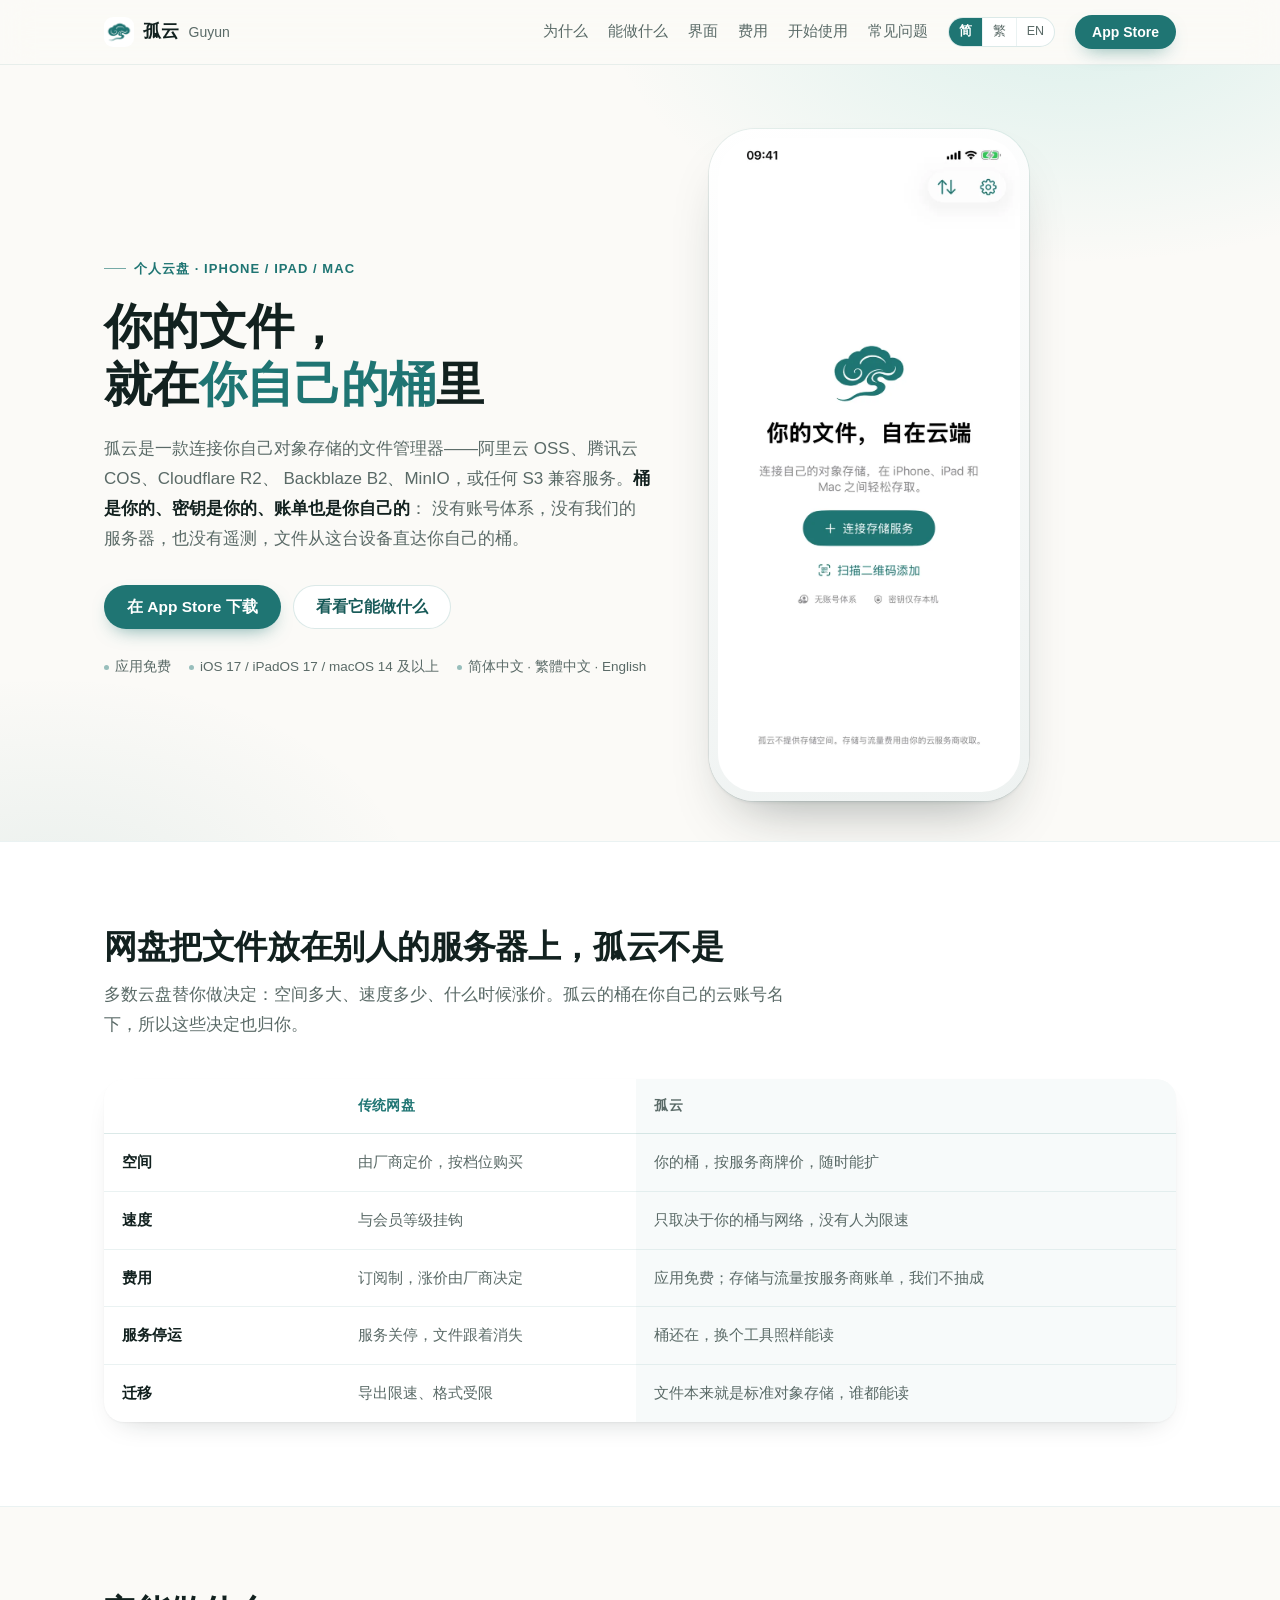
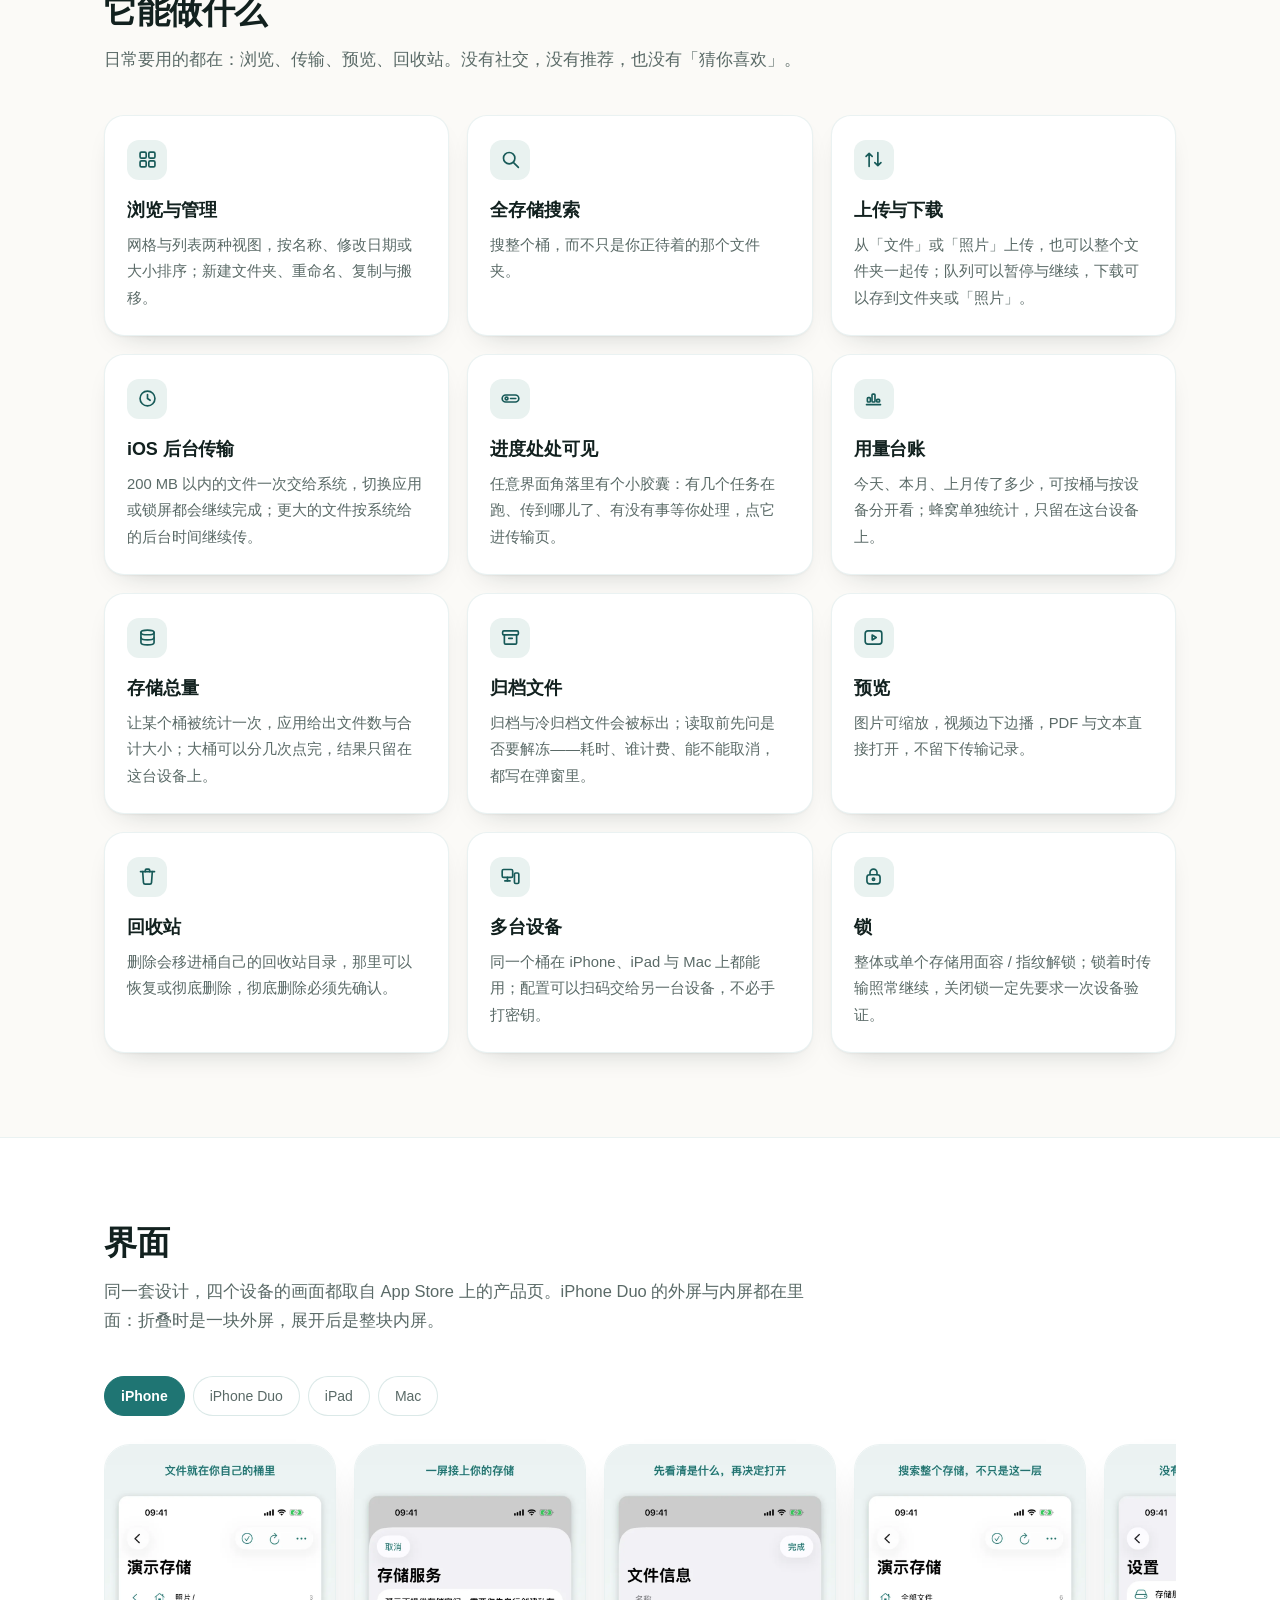
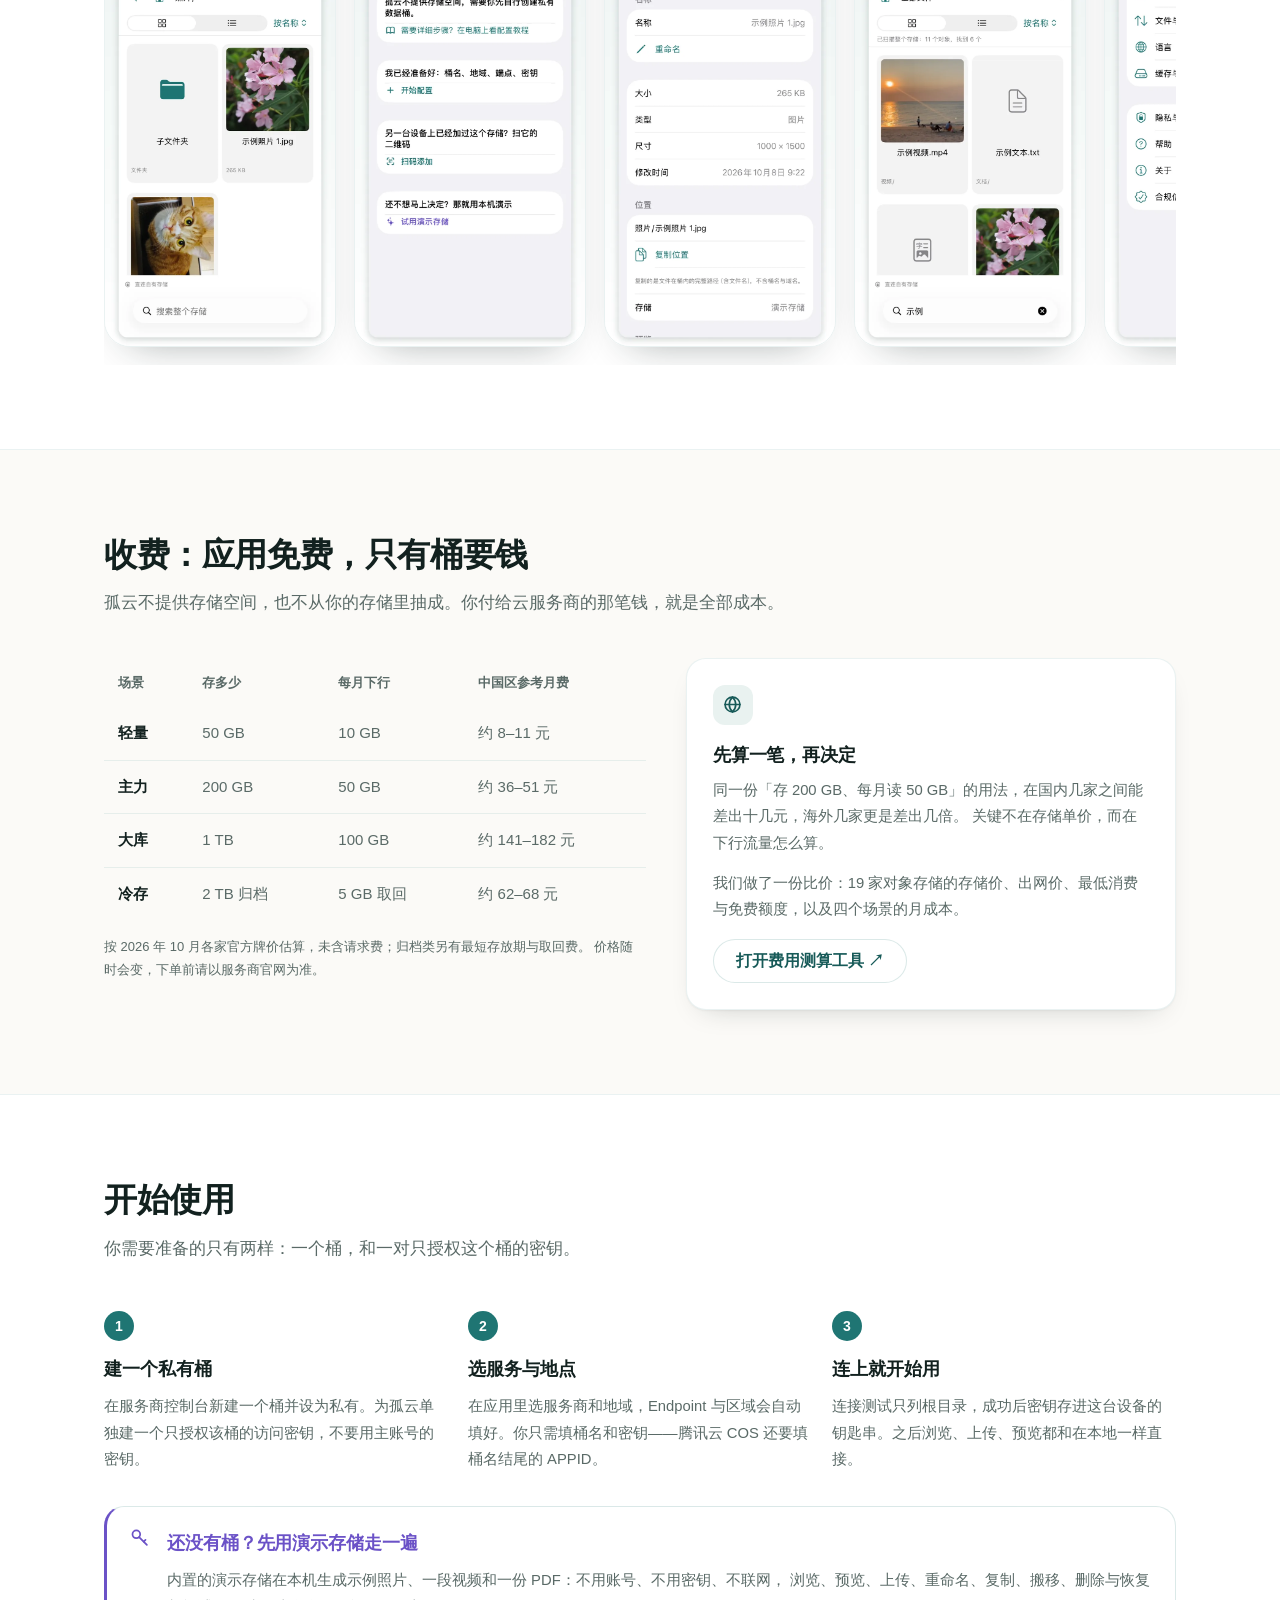
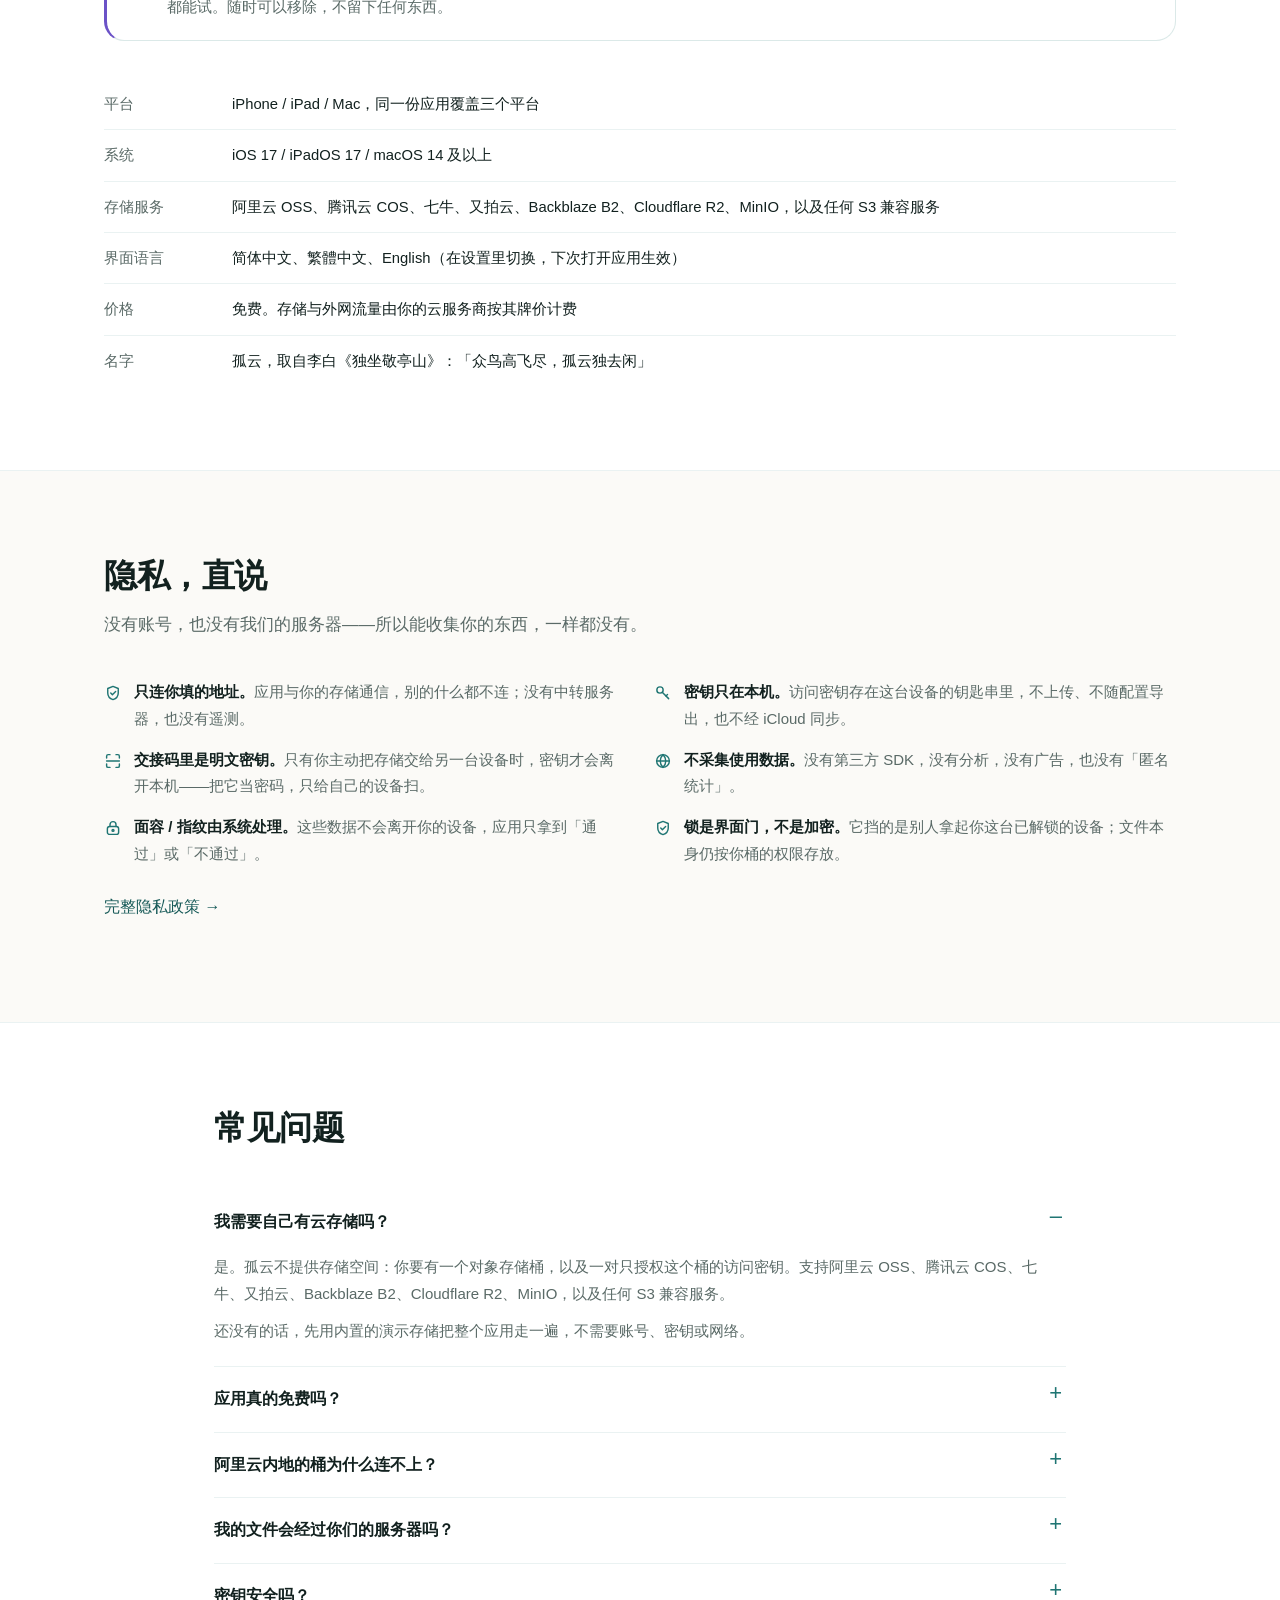
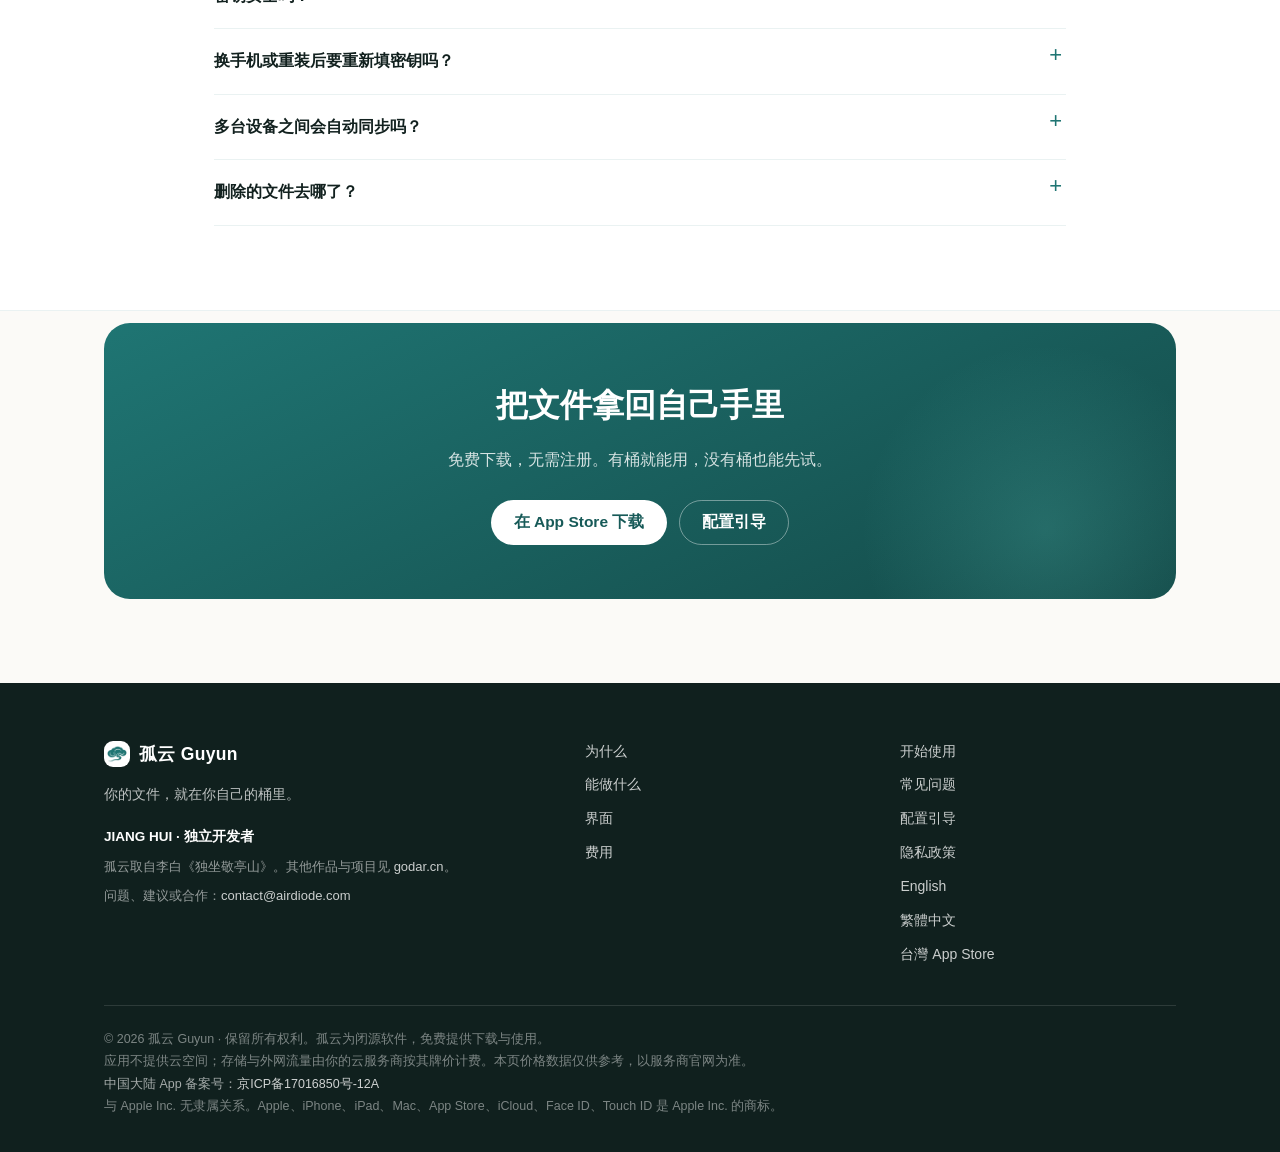
==== index.html @ 4912ea35 "site: 孤云官网（从 2026-11-02 的线上镜像恢复） - 中 / 繁 / 英三页 + 截图资源，原样恢复 - 把绝对地址从 jianghui1974.github.io 改到 airdio" ====
<!DOCTYPE html>
<html lang="zh-CN">
<head>
<meta charset="utf-8">
<meta name="viewport" content="width=device-width, initial-scale=1">
<title>孤云 Guyun — 你的文件，就在你自己的桶里</title>
<meta name="description" content="孤云是一款连接你自己对象存储的文件管理器：阿里云 OSS、腾讯云 COS、Cloudflare R2、Backblaze B2、MinIO 或任何 S3 兼容服务。没有账号、没有我们的服务器、没有遥测，密钥只留在本机。iPhone / iPad / Mac，应用免费。">
<meta name="theme-color" content="#fbfaf7">
<link rel="icon" href="assets/favicon.png">
<link rel="apple-touch-icon" href="assets/app-icon-180.png">
<link rel="stylesheet" href="styles.css">
<link rel="alternate" hreflang="zh-Hans" href="https://airdiode.github.io/Guyun/">
<link rel="alternate" hreflang="zh-Hant" href="https://airdiode.github.io/Guyun/tw/">
<link rel="alternate" hreflang="en" href="https://airdiode.github.io/Guyun/en/">
<meta property="og:type" content="website">
<meta property="og:title" content="孤云 Guyun — 你的文件，就在你自己的桶里">
<meta property="og:description" content="连接你自己对象存储的文件管理器。没有账号、没有我们的服务器、没有遥测。iPhone / iPad / Mac，应用免费。">
<meta property="og:image" content="https://airdiode.github.io/Guyun/assets/og.png">
<meta property="og:url" content="https://airdiode.github.io/Guyun/">
<meta name="twitter:card" content="summary_large_image">
</head>
<body>

<svg xmlns="http://www.w3.org/2000/svg" style="display:none" aria-hidden="true">
  <symbol id="i-grid" viewBox="0 0 24 24" fill="none" stroke="currentColor" stroke-width="1.9" stroke-linejoin="round"><rect x="3.5" y="3.5" width="7" height="7" rx="1.6"/><rect x="13.5" y="3.5" width="7" height="7" rx="1.6"/><rect x="3.5" y="13.5" width="7" height="7" rx="1.6"/><rect x="13.5" y="13.5" width="7" height="7" rx="1.6"/></symbol>
  <symbol id="i-search" viewBox="0 0 24 24" fill="none" stroke="currentColor" stroke-width="1.9" stroke-linecap="round"><circle cx="10.5" cy="10.5" r="6.5"/><path d="M15.5 15.5 21 21"/></symbol>
  <symbol id="i-transfer" viewBox="0 0 24 24" fill="none" stroke="currentColor" stroke-width="1.9" stroke-linecap="round" stroke-linejoin="round"><path d="M7 20V5m0 0L3.5 8.5M7 5l3.5 3.5"/><path d="M17 4v15m0 0 3.5-3.5M17 19l-3.5-3.5"/></symbol>
  <symbol id="i-clock" viewBox="0 0 24 24" fill="none" stroke="currentColor" stroke-width="1.9" stroke-linecap="round"><circle cx="12" cy="12" r="8.5"/><path d="M12 7.5V12l3 2"/></symbol>
  <symbol id="i-pill" viewBox="0 0 24 24" fill="none" stroke="currentColor" stroke-width="1.9" stroke-linecap="round"><rect x="2.5" y="8" width="19" height="8" rx="4"/><circle cx="7.5" cy="12" r="1.6"/><path d="M12 12h6"/></symbol>
  <symbol id="i-ledger" viewBox="0 0 24 24" fill="none" stroke="currentColor" stroke-width="1.9" stroke-linecap="round"><path d="M4 19h16"/><rect x="5" y="11" width="3.4" height="5" rx="1"/><rect x="10.3" y="7" width="3.4" height="9" rx="1"/><rect x="15.6" y="13" width="3.4" height="3" rx="1"/></symbol>
  <symbol id="i-bucket" viewBox="0 0 24 24" fill="none" stroke="currentColor" stroke-width="1.9" stroke-linecap="round"><ellipse cx="12" cy="6.2" rx="7.5" ry="2.7"/><path d="M4.5 6.2v11.6c0 1.5 3.4 2.7 7.5 2.7s7.5-1.2 7.5-2.7V6.2"/><path d="M4.5 12c0 1.5 3.4 2.7 7.5 2.7s7.5-1.2 7.5-2.7"/></symbol>
  <symbol id="i-archive" viewBox="0 0 24 24" fill="none" stroke="currentColor" stroke-width="1.9" stroke-linecap="round" stroke-linejoin="round"><rect x="3" y="4.5" width="18" height="4.5" rx="1.4"/><path d="M5 9v9.2c0 .7.6 1.3 1.3 1.3h11.4c.7 0 1.3-.6 1.3-1.3V9"/><path d="M10 13h4"/></symbol>
  <symbol id="i-play" viewBox="0 0 24 24" fill="none" stroke="currentColor" stroke-width="1.9" stroke-linejoin="round"><rect x="2.5" y="4.5" width="19" height="15" rx="3"/><path d="M10.5 9.2v5.6l4.6-2.8z"/></symbol>
  <symbol id="i-trash" viewBox="0 0 24 24" fill="none" stroke="currentColor" stroke-width="1.9" stroke-linecap="round"><path d="M4 6.5h16"/><path d="M9.5 6.5V4.8c0-.7.6-1.3 1.3-1.3h2.4c.7 0 1.3.6 1.3 1.3v1.7"/><path d="M6.5 6.5 7.4 19c.1 1 .9 1.7 1.9 1.7h5.4c1 0 1.8-.7 1.9-1.7l.9-12.5"/></symbol>
  <symbol id="i-devices" viewBox="0 0 24 24" fill="none" stroke="currentColor" stroke-width="1.9" stroke-linecap="round" stroke-linejoin="round"><rect x="2.5" y="4" width="12" height="9" rx="1.6"/><path d="M5.5 17h6"/><path d="M8.5 13v4"/><rect x="16.5" y="8" width="5" height="12" rx="1.4"/></symbol>
  <symbol id="i-lock" viewBox="0 0 24 24" fill="none" stroke="currentColor" stroke-width="1.9" stroke-linecap="round"><rect x="4.5" y="10" width="15" height="10.5" rx="3"/><path d="M8 10V7.5a4 4 0 0 1 8 0V10"/><circle cx="12" cy="15.2" r="1.3"/></symbol>
  <symbol id="i-scan" viewBox="0 0 24 24" fill="none" stroke="currentColor" stroke-width="1.9" stroke-linecap="round" stroke-linejoin="round"><path d="M3.5 8V5.5c0-1.1.9-2 2-2H8"/><path d="M16 3.5h2.5c1.1 0 2 .9 2 2V8"/><path d="M20.5 16v2.5c0 1.1-.9 2-2 2H16"/><path d="M8 20.5H5.5c-1.1 0-2-.9-2-2V16"/><path d="M3.5 12h17"/></symbol>
  <symbol id="i-shield" viewBox="0 0 24 24" fill="none" stroke="currentColor" stroke-width="1.9" stroke-linecap="round" stroke-linejoin="round"><path d="M12 3.2 5 6v6c0 4.2 2.9 7.5 7 8.8 4.1-1.3 7-4.6 7-8.8V6z"/><path d="m9 12 2.2 2.2L15.5 10"/></symbol>
  <symbol id="i-key" viewBox="0 0 24 24" fill="none" stroke="currentColor" stroke-width="1.9" stroke-linecap="round"><circle cx="8" cy="8" r="4.2"/><path d="m11 11 8.5 8.5"/><path d="m16 16 2-2"/></symbol>
  <symbol id="i-globe" viewBox="0 0 24 24" fill="none" stroke="currentColor" stroke-width="1.9" stroke-linecap="round"><circle cx="12" cy="12" r="8.5"/><path d="M3.5 12h17"/><path d="M12 3.5c2.4 2.3 3.7 5.3 3.7 8.5s-1.3 6.2-3.7 8.5c-2.4-2.3-3.7-5.3-3.7-8.5S9.6 5.8 12 3.5z"/></symbol>
</svg>

<a class="skip" href="#main">跳到主要内容</a>

<header class="site-header">
  <div class="wrap">
    <a class="brand" href="./">
      <img src="assets/app-icon.png" alt="孤云应用图标">
      孤云 <span style="font-weight:500;color:var(--muted);font-size:14px;letter-spacing:0">Guyun</span>
    </a>
    <nav>
      <a href="#why">为什么</a>
      <a href="#features">能做什么</a>
      <a href="#shots">界面</a>
      <a href="#cost">费用</a>
      <a href="#start">开始使用</a>
      <a href="#faq">常见问题</a>
      <span class="langs" role="group" aria-label="语言">
        <a href="./" hreflang="zh-Hans" aria-current="page">简</a>
        <a href="tw/" hreflang="zh-Hant">繁</a>
        <a href="en/" hreflang="en">EN</a>
      </span>
      <a class="btn btn-primary nav-cta" href="https://apps.apple.com/cn/app/id6809848348" style="padding:8px 16px;font-size:14px">App Store</a>
    </nav>
  </div>
</header>

<main id="main">

<div class="hero">
  <div class="wrap hero-grid">
    <div>
      <p class="eyebrow">个人云盘 · iPhone / iPad / Mac</p>
      <h1>你的文件，<br>就在<em>你自己的桶</em>里</h1>
      <p class="lede">
        孤云是一款连接你自己对象存储的文件管理器——阿里云 OSS、腾讯云 COS、Cloudflare R2、
        Backblaze B2、MinIO，或任何 S3 兼容服务。<strong>桶是你的、密钥是你的、账单也是你自己的</strong>：
        没有账号体系，没有我们的服务器，也没有遥测，文件从这台设备直达你自己的桶。
      </p>
      <div class="btn-row">
        <a class="btn btn-primary" href="https://apps.apple.com/cn/app/id6809848348">在 App Store 下载</a>
        <a class="btn btn-ghost" href="#features">看看它能做什么</a>
      </div>
      <div class="meta-line">
        <span>应用免费</span>
        <span>iOS 17 / iPadOS 17 / macOS 14 及以上</span>
        <span>简体中文 · 繁體中文 · English</span>
      </div>
    </div>
    <div>
      <figure class="phone" style="margin:0">
        <img src="assets/shots/zh/welcome.webp" width="750" height="1623"
             alt="孤云欢迎页：云纹标志、标语「我的文件，自在云端」，以及「连接存储服务」按钮">
      </figure>
    </div>
  </div>
</div>

<section id="why" class="section alt">
  <div class="wrap">
    <div class="section-head">
      <h2>网盘把文件放在别人的服务器上，孤云不是</h2>
      <p>多数云盘替你做决定：空间多大、速度多少、什么时候涨价。孤云的桶在你自己的云账号名下，所以这些决定也归你。</p>
    </div>
    <table class="compare">
      <thead>
        <tr><th scope="col"></th><th scope="col">传统网盘</th><th scope="col" class="col-us">孤云</th></tr>
      </thead>
      <tbody>
        <tr><th scope="row">空间</th><td data-label="传统网盘">由厂商定价，按档位购买</td><td class="col-us" data-label="孤云">你的桶，按服务商牌价，随时能扩</td></tr>
        <tr><th scope="row">速度</th><td data-label="传统网盘">与会员等级挂钩</td><td class="col-us" data-label="孤云">只取决于你的桶与网络，没有人为限速</td></tr>
        <tr><th scope="row">费用</th><td data-label="传统网盘">订阅制，涨价由厂商决定</td><td class="col-us" data-label="孤云">应用免费；存储与流量按服务商账单，我们不抽成</td></tr>
        <tr><th scope="row">服务停运</th><td data-label="传统网盘">服务关停，文件跟着消失</td><td class="col-us" data-label="孤云">桶还在，换个工具照样能读</td></tr>
        <tr><th scope="row">迁移</th><td data-label="传统网盘">导出限速、格式受限</td><td class="col-us" data-label="孤云">文件本来就是标准对象存储，谁都能读</td></tr>
      </tbody>
    </table>
  </div>
</section>

<section id="features" class="section">
  <div class="wrap">
    <div class="section-head">
      <h2>它能做什么</h2>
      <p>日常要用的都在：浏览、传输、预览、回收站。没有社交，没有推荐，也没有「猜你喜欢」。</p>
    </div>
    <div class="cards">
      <div class="card">
        <span class="ico"><svg><use href="#i-grid"/></svg></span>
        <h3>浏览与管理</h3>
        <p>网格与列表两种视图，按名称、修改日期或大小排序；新建文件夹、重命名、复制与搬移。</p>
      </div>
      <div class="card">
        <span class="ico"><svg><use href="#i-search"/></svg></span>
        <h3>全存储搜索</h3>
        <p>搜整个桶，而不只是你正待着的那个文件夹。</p>
      </div>
      <div class="card">
        <span class="ico"><svg><use href="#i-transfer"/></svg></span>
        <h3>上传与下载</h3>
        <p>从「文件」或「照片」上传，也可以整个文件夹一起传；队列可以暂停与继续，下载可以存到文件夹或「照片」。</p>
      </div>
      <div class="card">
        <span class="ico"><svg><use href="#i-clock"/></svg></span>
        <h3>iOS 后台传输</h3>
        <p>200 MB 以内的文件一次交给系统，切换应用或锁屏都会继续完成；更大的文件按系统给的后台时间继续传。</p>
      </div>
      <div class="card">
        <span class="ico"><svg><use href="#i-pill"/></svg></span>
        <h3>进度处处可见</h3>
        <p>任意界面角落里有个小胶囊：有几个任务在跑、传到哪儿了、有没有事等你处理，点它进传输页。</p>
      </div>
      <div class="card">
        <span class="ico"><svg><use href="#i-ledger"/></svg></span>
        <h3>用量台账</h3>
        <p>今天、本月、上月传了多少，可按桶与按设备分开看；蜂窝单独统计，只留在这台设备上。</p>
      </div>
      <div class="card">
        <span class="ico"><svg><use href="#i-bucket"/></svg></span>
        <h3>存储总量</h3>
        <p>让某个桶被统计一次，应用给出文件数与合计大小；大桶可以分几次点完，结果只留在这台设备上。</p>
      </div>
      <div class="card">
        <span class="ico"><svg><use href="#i-archive"/></svg></span>
        <h3>归档文件</h3>
        <p>归档与冷归档文件会被标出；读取前先问是否要解冻——耗时、谁计费、能不能取消，都写在弹窗里。</p>
      </div>
      <div class="card">
        <span class="ico"><svg><use href="#i-play"/></svg></span>
        <h3>预览</h3>
        <p>图片可缩放，视频边下边播，PDF 与文本直接打开，不留下传输记录。</p>
      </div>
      <div class="card">
        <span class="ico"><svg><use href="#i-trash"/></svg></span>
        <h3>回收站</h3>
        <p>删除会移进桶自己的回收站目录，那里可以恢复或彻底删除，彻底删除必须先确认。</p>
      </div>
      <div class="card">
        <span class="ico"><svg><use href="#i-devices"/></svg></span>
        <h3>多台设备</h3>
        <p>同一个桶在 iPhone、iPad 与 Mac 上都能用；配置可以扫码交给另一台设备，不必手打密钥。</p>
      </div>
      <div class="card">
        <span class="ico"><svg><use href="#i-lock"/></svg></span>
        <h3>锁</h3>
        <p>整体或单个存储用面容 / 指纹解锁；锁着时传输照常继续，关闭锁一定先要求一次设备验证。</p>
      </div>
    </div>
  </div>
</section>

<section id="shots" class="section alt">
  <div class="wrap">
    <div class="section-head">
      <h2>界面</h2>
      <p>同一套设计，四个设备的画面都取自 App Store 上的产品页。iPhone Duo 的外屏与内屏都在里面：折叠时是一块外屏，展开后是整块内屏。</p>
    </div>

    <div class="tabs" role="tablist" aria-label="选择设备">
      <button role="tab" id="tab-iphone" aria-selected="true" aria-controls="strip-iphone" data-device="iphone">iPhone</button>
      <button role="tab" id="tab-duo" aria-selected="false" aria-controls="strip-duo" data-device="duo">iPhone Duo</button>
      <button role="tab" id="tab-ipad" aria-selected="false" aria-controls="strip-ipad" data-device="ipad">iPad</button>
      <button role="tab" id="tab-mac" aria-selected="false" aria-controls="strip-mac" data-device="mac">Mac</button>
    </div>

    <div class="strip" id="strip-iphone" role="tabpanel" aria-labelledby="tab-iphone">
      <figure class="shot-phone"><img src="assets/shots/zh/iphone-1.webp" width="750" height="1631" loading="lazy" alt="网格视图"></figure>
      <figure class="shot-phone"><img src="assets/shots/zh/iphone-2.webp" width="750" height="1631" loading="lazy" alt="添加存储"></figure>
      <figure class="shot-phone"><img src="assets/shots/zh/iphone-3.webp" width="750" height="1631" loading="lazy" alt="文件信息页"></figure>
      <figure class="shot-phone"><img src="assets/shots/zh/iphone-4.webp" width="750" height="1631" loading="lazy" alt="全桶搜索"></figure>
      <figure class="shot-phone"><img src="assets/shots/zh/iphone-5.webp" width="750" height="1631" loading="lazy" alt="设置"></figure>
    </div>

    <div class="strip" id="strip-duo" role="tabpanel" aria-labelledby="tab-duo" hidden>
      <figure class="shot-phone"><img src="assets/shots/zh/duo-1.webp" width="750" height="1091" loading="lazy" alt="iPhone Duo 外屏：照片文件夹的网格"></figure>
      <figure class="shot-phone"><img src="assets/shots/zh/duo-2.webp" width="750" height="1091" loading="lazy" alt="iPhone Duo 外屏：添加存储"></figure>
      <figure class="shot-phone"><img src="assets/shots/zh/duo-3.webp" width="750" height="1066" loading="lazy" alt="iPhone Duo 内屏：文件信息"></figure>
      <figure class="shot-phone"><img src="assets/shots/zh/duo-4.webp" width="750" height="1066" loading="lazy" alt="iPhone Duo 内屏：设置"></figure>
    </div>

    <div class="strip" id="strip-ipad" role="tabpanel" aria-labelledby="tab-ipad" hidden>
      <figure class="shot-pad"><img src="assets/shots/zh/ipad-1.webp" width="900" height="1200" loading="lazy" alt="网格视图"></figure>
      <figure class="shot-pad"><img src="assets/shots/zh/ipad-2.webp" width="900" height="1200" loading="lazy" alt="添加存储"></figure>
      <figure class="shot-pad"><img src="assets/shots/zh/ipad-3.webp" width="900" height="1200" loading="lazy" alt="文件信息页"></figure>
      <figure class="shot-pad"><img src="assets/shots/zh/ipad-4.webp" width="900" height="1200" loading="lazy" alt="全桶搜索"></figure>
      <figure class="shot-pad"><img src="assets/shots/zh/ipad-5.webp" width="900" height="1200" loading="lazy" alt="设置"></figure>
    </div>

    <div class="strip" id="strip-mac" role="tabpanel" aria-labelledby="tab-mac" hidden>
      <figure class="shot-mac"><img src="assets/shots/zh/mac-1.webp" width="1200" height="750" loading="lazy" alt="网格视图"></figure>
      <figure class="shot-mac"><img src="assets/shots/zh/mac-2.webp" width="1200" height="750" loading="lazy" alt="添加存储"></figure>
      <figure class="shot-mac"><img src="assets/shots/zh/mac-3.webp" width="1200" height="750" loading="lazy" alt="文件信息页"></figure>
      <figure class="shot-mac"><img src="assets/shots/zh/mac-4.webp" width="1200" height="750" loading="lazy" alt="全桶搜索"></figure>
      <figure class="shot-mac"><img src="assets/shots/zh/mac-5.webp" width="1200" height="750" loading="lazy" alt="设置"></figure>
    </div>
  </div>
</section>

<section id="cost" class="section">
  <div class="wrap">
    <div class="section-head">
      <h2>收费：应用免费，只有桶要钱</h2>
      <p>孤云不提供存储空间，也不从你的存储里抽成。你付给云服务商的那笔钱，就是全部成本。</p>
    </div>

    <div class="price-grid">
      <div>
        <table class="price-table">
          <thead>
            <tr><th scope="col">场景</th><th scope="col">存多少</th><th scope="col">每月下行</th><th scope="col">中国区参考月费</th></tr>
          </thead>
          <tbody>
            <tr><th scope="row">轻量</th><td data-label="存多少">50 GB</td><td data-label="每月下行">10 GB</td><td data-label="参考月费">约 8–11 元</td></tr>
            <tr><th scope="row">主力</th><td data-label="存多少">200 GB</td><td data-label="每月下行">50 GB</td><td data-label="参考月费">约 36–51 元</td></tr>
            <tr><th scope="row">大库</th><td data-label="存多少">1 TB</td><td data-label="每月下行">100 GB</td><td data-label="参考月费">约 141–182 元</td></tr>
            <tr><th scope="row">冷存</th><td data-label="存多少">2 TB 归档</td><td data-label="每月下行">5 GB 取回</td><td data-label="参考月费">约 62–68 元</td></tr>
          </tbody>
        </table>
        <p class="note">
          按 2026 年 10 月各家官方牌价估算，未含请求费；归档类另有最短存放期与取回费。
          价格随时会变，下单前请以服务商官网为准。
        </p>
      </div>
      <div class="card" style="padding:26px">
        <span class="ico"><svg><use href="#i-globe"/></svg></span>
        <h3>先算一笔，再决定</h3>
        <p style="margin-bottom:14px">
          同一份「存 200 GB、每月读 50 GB」的用法，在国内几家之间能差出十几元，海外几家更是差出几倍。
          关键不在存储单价，而在下行流量怎么算。
        </p>
        <p style="margin-bottom:16px;font-size:14.8px;color:var(--muted)">
          我们做了一份比价：19 家对象存储的存储价、出网价、最低消费与免费额度，以及四个场景的月成本。
        </p>
        <a class="btn btn-ghost" href="https://www.godar.cn/products/guyun/setup/cost/" target="_blank" rel="noopener">打开费用测算工具 ↗</a>
      </div>
    </div>
  </div>
</section>

<section id="start" class="section alt">
  <div class="wrap">
    <div class="section-head">
      <h2>开始使用</h2>
      <p>你需要准备的只有两样：一个桶，和一对只授权这个桶的密钥。</p>
    </div>

    <div class="steps">
      <div class="step">
        <span class="num">1</span>
        <h3>建一个私有桶</h3>
        <p>在服务商控制台新建一个桶并设为私有。为孤云单独建一个只授权该桶的访问密钥，不要用主账号的密钥。</p>
      </div>
      <div class="step">
        <span class="num">2</span>
        <h3>选服务与地点</h3>
        <p>在应用里选服务商和地域，Endpoint 与区域会自动填好。你只需填桶名和密钥——腾讯云 COS 还要填桶名结尾的 APPID。</p>
      </div>
      <div class="step">
        <span class="num">3</span>
        <h3>连上就开始用</h3>
        <p>连接测试只列根目录，成功后密钥存进这台设备的钥匙串。之后浏览、上传、预览都和在本地一样直接。</p>
      </div>
    </div>

    <div class="callout">
      <span class="ico"><svg width="22" height="22"><use href="#i-key"/></svg></span>
      <div>
        <h3>还没有桶？先用演示存储走一遍</h3>
        <p>内置的演示存储在本机生成示例照片、一段视频和一份 PDF：不用账号、不用密钥、不联网，
        浏览、预览、上传、重命名、复制、搬移、删除与恢复都能试。随时可以移除，不留下任何东西。</p>
      </div>
    </div>

    <table class="spec">
      <tr><th>平台</th><td>iPhone / iPad / Mac，同一份应用覆盖三个平台</td></tr>
      <tr><th>系统</th><td>iOS 17 / iPadOS 17 / macOS 14 及以上</td></tr>
      <tr><th>存储服务</th><td>阿里云 OSS、腾讯云 COS、七牛、又拍云、Backblaze B2、Cloudflare R2、MinIO，以及任何 S3 兼容服务</td></tr>
      <tr><th>界面语言</th><td>简体中文、繁體中文、English（在设置里切换，下次打开应用生效）</td></tr>
      <tr><th>价格</th><td>免费。存储与外网流量由你的云服务商按其牌价计费</td></tr>
      <tr><th>名字</th><td>孤云，取自李白《独坐敬亭山》：「众鸟高飞尽，孤云独去闲」</td></tr>
    </table>
  </div>
</section>

<section id="privacy" class="section">
  <div class="wrap">
    <div class="section-head">
      <h2>隐私，直说</h2>
      <p>没有账号，也没有我们的服务器——所以能收集你的东西，一样都没有。</p>
    </div>
    <ul class="privacy-list">
      <li><svg><use href="#i-shield"/></svg><span><b>只连你填的地址。</b>应用与你的存储通信，别的什么都不连；没有中转服务器，也没有遥测。</span></li>
      <li><svg><use href="#i-key"/></svg><span><b>密钥只在本机。</b>访问密钥存在这台设备的钥匙串里，不上传、不随配置导出，也不经 iCloud 同步。</span></li>
      <li><svg><use href="#i-scan"/></svg><span><b>交接码里是明文密钥。</b>只有你主动把存储交给另一台设备时，密钥才会离开本机——把它当密码，只给自己的设备扫。</span></li>
      <li><svg><use href="#i-globe"/></svg><span><b>不采集使用数据。</b>没有第三方 SDK，没有分析，没有广告，也没有「匿名统计」。</span></li>
      <li><svg><use href="#i-lock"/></svg><span><b>面容 / 指纹由系统处理。</b>这些数据不会离开你的设备，应用只拿到「通过」或「不通过」。</span></li>
      <li><svg><use href="#i-shield"/></svg><span><b>锁是界面门，不是加密。</b>它挡的是别人拿起你这台已解锁的设备；文件本身仍按你桶的权限存放。</span></li>
    </ul>
    <p style="margin-top:26px"><a href="https://www.godar.cn/Guyun-privacy-policy.html" target="_blank" rel="noopener">完整隐私政策 →</a></p>
  </div>
</section>

<section id="faq" class="section alt">
  <div class="wrap faq" style="max-width:900px">
    <div class="section-head">
      <h2>常见问题</h2>
    </div>

    <details open>
      <summary>我需要自己有云存储吗？</summary>
      <div class="body">
        <p>是。孤云不提供存储空间：你要有一个对象存储桶，以及一对只授权这个桶的访问密钥。支持阿里云 OSS、腾讯云 COS、七牛、又拍云、Backblaze B2、Cloudflare R2、MinIO，以及任何 S3 兼容服务。</p>
        <p>还没有的话，先用内置的演示存储把整个应用走一遍，不需要账号、密钥或网络。</p>
      </div>
    </details>

    <details>
      <summary>应用真的免费吗？</summary>
      <div class="body">
        <p>是。没有订阅、没有内购、没有功能锁，也不从你的存储费用里抽成。你要付的只有云服务商那笔账单——存储与外网流量，按它公布的牌价。</p>
      </div>
    </details>

    <details>
      <summary>阿里云内地的桶为什么连不上？</summary>
      <div class="body">
        <p>这不是孤云的限制。2025-03-20 起新开通 OSS 的账号，用默认外网域名访问内地地域的桶，数据类接口（含上传、下载）一律被拒，返回 <code>PublicEndpointForbidden</code>；私有桶、不对外提供链接也不例外，判断依据是 OSS 开通时间而不是建桶时间。</p>
        <p>要留在内地地域，就给桶绑定一个已备案的自定义域名，并把它填在 Endpoint 里；或者改用香港 / 海外地域的桶，也可以用 MinIO 自建。</p>
      </div>
    </details>

    <details>
      <summary>我的文件会经过你们的服务器吗？</summary>
      <div class="body">
        <p>不会。没有账号体系，也没有我们的服务器：应用只与你填写的存储地址通信，文件从这台设备直达你自己的桶。</p>
      </div>
    </details>

    <details>
      <summary>密钥安全吗？</summary>
      <div class="body">
        <p>访问密钥只存在这台设备的钥匙串里，不上传、不随配置导出、也不经 iCloud 同步。</p>
        <p>唯一的例外是你主动交接：把存储交给另一台设备时，交接码里就是明文密钥，60 秒后失效、只能被领取一次、可随时取消。只给自己的设备扫，若可能被看到就到服务商处轮换密钥。</p>
      </div>
    </details>

    <details>
      <summary>换手机或重装后要重新填密钥吗？</summary>
      <div class="body">
        <p>要。密钥不随 iCloud 同步，这也是它不离开本机的代价。换设备时可以用「扫码添加」从旧设备把整份配置带过去，60 秒内有效；也可以重新填一次。</p>
      </div>
    </details>

    <details>
      <summary>多台设备之间会自动同步吗？</summary>
      <div class="body">
        <p>不会。孤云不是同步工具，也不是自动备份工具：它不会自己在后台启动传输，每一次上传与下载都由你发起、并且能看见结果。</p>
        <p>同一个桶可以在 iPhone、iPad 与 Mac 上同时连接，任意一台写入的变更，在别处刷新一下就能看到。</p>
      </div>
    </details>

    <details>
      <summary>删除的文件去哪了？</summary>
      <div class="body">
        <p>进桶自己的回收站目录，可以恢复或彻底删除；彻底删除必须二次确认。</p>
        <p>回收站就在你的桶里，所以它占的存储空间和你其他文件一样计费——清空它，账单才会降下来。</p>
      </div>
    </details>
  </div>
</section>

<section class="cta-section">
  <div class="wrap">
    <div class="cta">
      <h2>把文件拿回自己手里</h2>
      <p>免费下载，无需注册。有桶就能用，没有桶也能先试。</p>
      <div class="btn-row">
        <a class="btn btn-primary" href="https://apps.apple.com/cn/app/id6809848348">在 App Store 下载</a>
        <a class="btn btn-ghost" href="https://www.godar.cn/products/guyun/setup/" target="_blank" rel="noopener">配置引导</a>
      </div>
    </div>
  </div>
</section>

</main>

<footer class="site-footer">
  <div class="wrap">
    <div class="footer-grid">
      <div>
        <div class="brand">
          <img src="assets/app-icon.png" alt="">
          孤云 Guyun
        </div>
        <div>你的文件，就在你自己的桶里。</div>
        <div class="foot-about">
          <p class="foot-about-lead">JIANG HUI · 独立开发者</p>
          <p>孤云取自李白《独坐敬亭山》。其他作品与项目见
            <a href="https://www.godar.cn" target="_blank" rel="noopener">godar.cn</a>。</p>
          <p>问题、建议或合作：<a href="mailto:contact@airdiode.com">contact@airdiode.com</a></p>
        </div>
      </div>
      <nav aria-label="站内导航">
        <a href="#why">为什么</a>
        <a href="#features">能做什么</a>
        <a href="#shots">界面</a>
        <a href="#cost">费用</a>
      </nav>
      <nav aria-label="更多">
        <a href="#start">开始使用</a>
        <a href="#faq">常见问题</a>
        <a href="https://www.godar.cn/products/guyun/setup/" target="_blank" rel="noopener">配置引导</a>
        <a href="https://www.godar.cn/Guyun-privacy-policy.html" target="_blank" rel="noopener">隐私政策</a>
        <a href="en/" hreflang="en">English</a>
        <a href="tw/" hreflang="zh-Hant">繁體中文</a>
        <a href="https://apps.apple.com/tw/app/id6809848348" target="_blank" rel="noopener">台灣 App Store</a>
      </nav>
    </div>
    <p class="legal">
      © <span id="year">2026</span> 孤云 Guyun · 保留所有权利。孤云为闭源软件，免费提供下载与使用。<br>
      应用不提供云空间；存储与外网流量由你的云服务商按其牌价计费。本页价格数据仅供参考，以服务商官网为准。<br>
      <span class="filing">中国大陆 App 备案号：<a href="https://beian.miit.gov.cn" target="_blank" rel="noopener">京ICP备17016850号-12A</a></span><br>
      与 Apple Inc. 无隶属关系。Apple、iPhone、iPad、Mac、App Store、iCloud、Face ID、Touch ID 是 Apple Inc. 的商标。
    </p>
  </div>
</footer>

<dialog class="lightbox" id="lightbox" aria-label="放大查看截图">
  <button type="button" aria-label="关闭">×</button>
  <img alt="">
</dialog>

<script>
(function () {
  document.getElementById("year").textContent = new Date().getFullYear();

  // 设备切换
  var tabs = document.querySelectorAll(".tabs [role=tab]");
  Array.prototype.forEach.call(tabs, function (tab) {
    tab.addEventListener("click", function () {
      Array.prototype.forEach.call(tabs, function (t) {
        var on = t === tab;
        t.setAttribute("aria-selected", on ? "true" : "false");
        document.getElementById(t.getAttribute("aria-controls")).hidden = !on;
      });
    });
  });

  // 点击放大
  var dlg = document.getElementById("lightbox");
  var big = dlg.querySelector("img");
  if (dlg.showModal) {
    Array.prototype.forEach.call(document.querySelectorAll(".strip img, .phone img"), function (img) {
      img.addEventListener("click", function () {
        big.src = img.currentSrc || img.src;
        big.alt = img.alt;
        dlg.showModal();
      });
    });
    dlg.addEventListener("click", function (e) {
      if (e.target === dlg || e.target.tagName === "BUTTON") dlg.close();
    });
  }

})();
</script>

</body>
</html>
---- styles.css ----
/* 孤云 Guyun — 官网样式
   取自 App 的品牌色：青绿 #1F7573、演示紫 #6B52C7、暖白底 */

:root {
  --teal: #1f7573;
  --teal-deep: #175a58;
  --teal-soft: #e9f2f0;
  --mint: #f2f7f5;
  --demo: #6b52c7;
  --ink: #12211f;
  --muted: #5a6a67;
  --line: rgba(31, 117, 115, 0.16);
  --line-soft: rgba(31, 117, 115, 0.09);
  --bg: #fbfaf7;
  --card: #ffffff;
  --radius: 20px;
  --wrap: 1120px;
  --shadow: 0 1px 2px rgba(18, 33, 31, 0.04), 0 12px 30px -18px rgba(18, 33, 31, 0.28);
  --font: -apple-system, BlinkMacSystemFont, "SF Pro SC", "PingFang SC",
    "Hiragino Sans GB", "Microsoft YaHei", "Helvetica Neue", sans-serif;
}

* { box-sizing: border-box; }

html { scroll-behavior: smooth; scroll-padding-top: 84px; }

body {
  margin: 0;
  font-family: var(--font);
  color: var(--ink);
  background: var(--bg);
  line-height: 1.78;
  -webkit-font-smoothing: antialiased;
  text-rendering: optimizeLegibility;
}

a { color: var(--teal-deep); text-decoration: none; }
a:hover { text-decoration: underline; text-underline-offset: 3px; }

img { max-width: 100%; height: auto; }

.wrap { max-width: var(--wrap); margin: 0 auto; padding: 0 24px; }

.skip {
  position: absolute; left: -9999px; top: 0; z-index: 100;
  background: var(--teal); color: #fff; padding: 10px 16px; border-radius: 0 0 10px 0;
}
.skip:focus { left: 0; }

:focus-visible {
  outline: 2px solid var(--teal);
  outline-offset: 3px;
  border-radius: 6px;
}

/* ---------- header ---------- */

.site-header {
  position: sticky; top: 0; z-index: 60;
  background: rgba(251, 250, 247, 0.82);
  backdrop-filter: saturate(180%) blur(16px);
  -webkit-backdrop-filter: saturate(180%) blur(16px);
  border-bottom: 1px solid var(--line-soft);
}

.site-header .wrap {
  display: flex; align-items: center; gap: 12px; height: 64px;
}

.brand {
  display: flex; align-items: center; gap: 9px;
  font-weight: 700; font-size: 17.5px; letter-spacing: 0.3px;
  color: var(--ink);
}
.brand:hover { text-decoration: none; }
.brand img { width: 30px; height: 30px; border-radius: 9px; display: block; }

.site-header nav {
  margin-left: auto; display: flex; align-items: center; gap: 20px;
  font-size: 14.5px; color: var(--muted);
}
.site-header nav a { color: var(--muted); }
.site-header nav a:hover { color: var(--teal); text-decoration: none; }

/* Language switcher: one pill with three segments, the current one filled. Three separate pills
   read as three calls to action; a single control reads as "this page exists in three languages". */
.langs {
  display: inline-flex; align-items: center;
  border: 1px solid var(--line); border-radius: 999px;
  background: #fff; overflow: hidden;
}
.langs a {
  padding: 2px 10px; font-size: 12.5px; line-height: 1.9;
  color: var(--muted); white-space: nowrap;
}
.langs a + a { border-left: 1px solid var(--line-soft); }
.langs a:hover { color: var(--teal); text-decoration: none; background: var(--teal-soft); }
.langs a[aria-current="page"] { background: var(--teal); color: #fff; font-weight: 600; }
.langs a[aria-current="page"]:hover { background: var(--teal); color: #fff; }

.nav-cta { display: inline-flex; }
.site-header nav a.nav-cta { color: #fff; }
.site-header nav a.nav-cta:hover { color: #fff; }

/* ---------- buttons ---------- */

.btn {
  display: inline-flex; align-items: center; justify-content: center; gap: 8px;
  padding: 12px 22px; border-radius: 999px;
  font-size: 15.5px; font-weight: 600; line-height: 1.2;
  border: 1px solid transparent; cursor: pointer;
  transition: transform 0.15s ease, box-shadow 0.15s ease, background 0.15s ease;
}
.btn:hover { text-decoration: none; transform: translateY(-1px); }
.btn-primary {
  background: var(--teal); color: #fff;
  box-shadow: 0 8px 20px -10px rgba(31, 117, 115, 0.75);
}
.btn-primary:hover { background: var(--teal-deep); }
.btn-ghost {
  background: #fff; color: var(--teal-deep); border-color: var(--line);
}
.btn-ghost:hover { border-color: var(--teal); }
.btn small { font-weight: 500; opacity: 0.85; }

/* ---------- hero ---------- */

.hero {
  position: relative; overflow: hidden;
  padding: 64px 0 40px;
  background:
    radial-gradient(760px 420px at 84% -8%, rgba(92, 199, 189, 0.20), transparent 62%),
    radial-gradient(620px 380px at 4% 108%, rgba(31, 117, 115, 0.08), transparent 60%);
}

.hero-grid {
  display: grid; grid-template-columns: 1.08fr 0.92fr;
  gap: 56px; align-items: center;
}

.eyebrow {
  display: inline-flex; align-items: center; gap: 8px;
  font-size: 13px; letter-spacing: 0.08em; text-transform: uppercase;
  color: var(--teal); font-weight: 600; margin: 0 0 18px;
}
.eyebrow::before {
  content: ""; width: 22px; height: 1px; background: var(--teal); opacity: 0.6;
}

.hero h1 {
  font-size: clamp(31px, 4.4vw, 48px);
  line-height: 1.2; letter-spacing: -0.6px;
  margin: 0 0 20px; color: var(--ink); font-weight: 700;
}
.hero h1 em { font-style: normal; color: var(--teal); }

.hero .lede {
  font-size: 17px; color: var(--muted); margin: 0 0 30px; max-width: 33em;
}
.hero .lede strong { color: var(--ink); font-weight: 600; }

.btn-row { display: flex; flex-wrap: wrap; gap: 12px; align-items: center; }

.meta-line {
  display: flex; flex-wrap: wrap; gap: 8px 18px;
  margin-top: 26px; font-size: 13.5px; color: var(--muted);
}
.meta-line span { display: inline-flex; align-items: center; gap: 6px; }
.meta-line span::before {
  content: ""; width: 5px; height: 5px; border-radius: 50%;
  background: var(--teal); opacity: 0.45;
}

/* phone frame */
.phone {
  position: relative; margin: 0 auto;
  width: min(100%, 320px);
  border-radius: 46px;
  padding: 9px;
  background: linear-gradient(160deg, #ffffff, #eef2f1);
  box-shadow:
    0 2px 3px rgba(18, 33, 31, 0.06),
    0 30px 60px -30px rgba(18, 33, 31, 0.42),
    0 0 0 1px rgba(31, 117, 115, 0.08);
}
.phone img { display: block; width: 100%; border-radius: 38px; }

/* ---------- sections ---------- */

.section { padding: 84px 0; }
.section.tight { padding: 60px 0; }
.section.alt { background: #fff; border-top: 1px solid var(--line-soft); border-bottom: 1px solid var(--line-soft); }

.section-head { max-width: 44em; margin-bottom: 40px; }
.section-head h2 {
  font-size: clamp(24px, 2.8vw, 33px); line-height: 1.3; letter-spacing: -0.4px;
  margin: 0 0 12px;
}
.section-head p { margin: 0; color: var(--muted); font-size: 16.5px; }

h3 { font-size: 18px; margin: 0 0 8px; letter-spacing: -0.1px; }

/* ---------- cards ---------- */

.cards {
  display: grid; grid-template-columns: repeat(3, 1fr); gap: 18px;
}
.cards.two { grid-template-columns: repeat(2, 1fr); }

.card {
  background: var(--card); border: 1px solid var(--line-soft);
  border-radius: var(--radius); padding: 24px 22px;
  box-shadow: var(--shadow);
}
.card h3 { margin-bottom: 6px; }
.card p { margin: 0; color: var(--muted); font-size: 14.8px; }
.card .ico {
  display: inline-flex; align-items: center; justify-content: center;
  width: 40px; height: 40px; border-radius: 12px;
  background: var(--teal-soft); color: var(--teal-deep);
  margin-bottom: 14px;
}
.card .ico svg { width: 21px; height: 21px; }
.card.demo .ico { background: #efeafb; color: var(--demo); }

/* ---------- compare ---------- */

.compare {
  width: 100%; border-collapse: collapse; font-size: 15px;
  background: #fff; border-radius: var(--radius); overflow: hidden;
  box-shadow: var(--shadow);
}
.compare th, .compare td { padding: 15px 18px; text-align: left; vertical-align: top; }
.compare thead th {
  font-size: 13.5px; letter-spacing: 0.02em; color: var(--muted);
  font-weight: 600; border-bottom: 1px solid var(--line);
}
.compare thead th:nth-child(2) { color: var(--teal); }
.compare tbody tr + tr th, .compare tbody tr + tr td { border-top: 1px solid var(--line-soft); }
.compare tbody th { font-weight: 600; width: 22%; color: var(--ink); }
.compare td { color: var(--muted); }
.compare .col-us { background: rgba(31, 117, 115, 0.035); }

/* ---------- gallery ---------- */

.tabs { display: flex; flex-wrap: wrap; gap: 8px; margin-bottom: 22px; }
.tabs button {
  font: inherit; font-size: 14px; padding: 7px 16px; border-radius: 999px;
  border: 1px solid var(--line); background: #fff; color: var(--muted);
  cursor: pointer;
}
.tabs button[aria-selected="true"] {
  background: var(--teal); border-color: var(--teal); color: #fff; font-weight: 600;
}

.strip {
  display: flex; gap: 18px; overflow-x: auto; padding: 6px 2px 18px;
  scroll-snap-type: x mandatory; scrollbar-width: thin;
}
.strip figure {
  flex: 0 0 auto; margin: 0; scroll-snap-align: start;
  text-align: center;
}
.strip img {
  display: block; border-radius: 26px; cursor: zoom-in;
  border: 1px solid var(--line-soft);
  box-shadow: 0 18px 40px -26px rgba(18, 33, 31, 0.45);
  transition: transform 0.2s ease;
}
.strip img:hover { transform: translateY(-3px); }
.strip .shot-phone img { width: 232px; }
.strip .shot-pad img { width: 330px; }
.strip .shot-mac img { width: 620px; border-radius: 14px; }
.strip figcaption { font-size: 13px; color: var(--muted); margin-top: 10px; }
.strip[hidden] { display: none; }

/* ---------- price ---------- */

.price-grid { display: grid; grid-template-columns: 1.05fr 0.95fr; gap: 40px; align-items: start; }

.price-table { width: 100%; border-collapse: collapse; font-size: 15px; }
.price-table th, .price-table td { padding: 13px 14px; text-align: left; border-bottom: 1px solid var(--line-soft); }
.price-table thead th { font-size: 13px; color: var(--muted); font-weight: 600; }
.price-table td:first-child { color: var(--ink); font-weight: 500; }
.price-table td { color: var(--muted); }
.price-table tr:last-child td, .price-table tr:last-child th { border-bottom: 0; }

.note {
  font-size: 13px; color: var(--muted); margin-top: 14px;
}

/* ---------- steps ---------- */

.steps { display: grid; grid-template-columns: repeat(3, 1fr); gap: 20px; counter-reset: step; }
.step { position: relative; padding-top: 8px; }
.step .num {
  display: inline-flex; align-items: center; justify-content: center;
  width: 30px; height: 30px; border-radius: 50%;
  background: var(--teal); color: #fff; font-size: 14px; font-weight: 600;
  margin-bottom: 12px;
}
.step p { margin: 0; color: var(--muted); font-size: 14.8px; }

.callout {
  display: flex; gap: 16px; align-items: flex-start;
  margin-top: 34px; padding: 20px 22px;
  background: #fff; border: 1px solid var(--line); border-radius: var(--radius);
  border-left: 3px solid var(--demo);
}
.callout .ico { color: var(--demo); flex: 0 0 auto; }
.callout h3 { color: var(--demo); }
.callout p { margin: 0; color: var(--muted); font-size: 14.8px; }

.spec { width: 100%; border-collapse: collapse; margin-top: 38px; font-size: 14.8px; }
.spec th, .spec td { padding: 12px 0; border-bottom: 1px solid var(--line-soft); vertical-align: top; text-align: left; }
.spec th { width: 128px; color: var(--muted); font-weight: 500; }
.spec tr:last-child th, .spec tr:last-child td { border-bottom: 0; }

/* ---------- privacy ---------- */

.privacy-list { list-style: none; margin: 0; padding: 0; display: grid; grid-template-columns: repeat(2, 1fr); gap: 14px 28px; }
.privacy-list li { display: flex; gap: 12px; font-size: 15px; color: var(--muted); }
.privacy-list li svg { flex: 0 0 auto; width: 18px; height: 18px; margin-top: 5px; color: var(--teal); }
.privacy-list li b { color: var(--ink); font-weight: 600; }

/* ---------- faq ---------- */

.faq details {
  border-bottom: 1px solid var(--line-soft);
}
.faq details[open] { padding-bottom: 6px; }
.faq summary {
  cursor: pointer; list-style: none; padding: 18px 34px 18px 0; position: relative;
  font-weight: 600; font-size: 16px;
}
.faq summary::-webkit-details-marker { display: none; }
.faq summary::after {
  content: "+"; position: absolute; right: 4px; top: 15px;
  font-size: 22px; font-weight: 400; color: var(--teal); line-height: 1;
}
.faq details[open] summary::after { content: "–"; }
.faq .body { padding: 0 0 16px; color: var(--muted); font-size: 15px; }
.faq .body p { margin: 0 0 10px; }
.faq .body p:last-child { margin-bottom: 0; }

/* ---------- cta ---------- */

.cta-section { padding: 12px 0 84px; }
.cta {
  position: relative; overflow: hidden;
  background: linear-gradient(155deg, #1f7573, #144b49);
  color: #fff; border-radius: 26px; padding: 54px 44px; text-align: center;
}
.cta::after {
  content: ""; position: absolute; inset: auto -80px -140px auto;
  width: 420px; height: 420px; border-radius: 50%;
  background: radial-gradient(circle, rgba(92, 199, 189, 0.22), transparent 62%);
}
.cta h2 { font-size: clamp(24px, 3vw, 32px); margin: 0 0 12px; color: #fff; }
.cta p { margin: 0 auto 26px; color: rgba(255, 255, 255, 0.82); max-width: 34em; }
.cta .btn-row { justify-content: center; position: relative; z-index: 1; }
.cta .btn-primary { background: #fff; color: var(--teal-deep); box-shadow: none; }
.cta .btn-primary:hover { background: #eef6f4; }
.cta .btn-ghost { background: transparent; color: #fff; border-color: rgba(255, 255, 255, 0.4); }
.cta .btn-ghost:hover { border-color: #fff; }

/* ---------- footer ---------- */

.site-footer {
  background: #10201e; color: rgba(255, 255, 255, 0.72);
  padding: 56px 0 34px; font-size: 14px;
}
.footer-grid { display: grid; grid-template-columns: 1.6fr 1fr 1fr; gap: 40px; }
.site-footer .brand { color: #fff; margin-bottom: 12px; }
.site-footer .brand img { width: 26px; height: 26px; }
.site-footer a { color: rgba(255, 255, 255, 0.78); }
.site-footer a:hover { color: #fff; }
.site-footer nav { display: flex; flex-direction: column; gap: 9px; }
.foot-about { margin-top: 18px; }
.foot-about p { margin: 0 0 6px; color: rgba(255, 255, 255, 0.55); font-size: 13px; }
.foot-about-lead { color: #fff !important; font-weight: 600; font-size: 13.5px !important; }

.legal {
  margin: 38px 0 0; padding-top: 22px; border-top: 1px solid rgba(255, 255, 255, 0.12);
  font-size: 12.5px; color: rgba(255, 255, 255, 0.45); line-height: 1.8;
}
.legal a { color: rgba(255, 255, 255, 0.6); }
/* The app filing number is a legal notice rather than fine print, so it sits a step brighter than
   the rest of the legal block. It is the app's filing, not a filing for this github.io site. */
.legal .filing { color: rgba(255, 255, 255, 0.62); }
.legal .filing a { color: rgba(255, 255, 255, 0.8); }

/* ---------- lightbox ---------- */

dialog.lightbox {
  border: 0; padding: 0; background: transparent; max-width: 100vw; max-height: 100vh;
  width: 100%; height: 100%;
}
dialog.lightbox::backdrop { background: rgba(9, 20, 18, 0.86); }
dialog.lightbox img {
  position: absolute; inset: 0; margin: auto; max-width: 92vw; max-height: 92vh;
  width: auto; border-radius: 18px;
}
dialog.lightbox button {
  position: absolute; top: 18px; right: 20px; z-index: 2;
  width: 40px; height: 40px; border-radius: 50%; border: 0; cursor: pointer;
  background: rgba(255, 255, 255, 0.94); color: #12211f; font-size: 20px; line-height: 1;
}
/* ---------- stacked tables on phones ---------- */

@media (max-width: 620px) {
  .compare, .price-table { background: transparent; box-shadow: none; }
  .compare thead, .price-table thead { display: none; }
  .compare tbody tr, .price-table tbody tr {
    display: block; background: #fff; border: 1px solid var(--line-soft);
    border-radius: 14px; padding: 14px 16px; margin-bottom: 10px;
  }
  .compare tbody tr + tr th, .compare tbody tr + tr td,
  .price-table tbody tr + tr th, .price-table tbody tr + tr td { border-top: 0; }
  .compare tbody th, .price-table tbody th {
    display: block; width: auto; padding: 0 0 8px; font-size: 15.5px;
  }
  .compare td, .price-table td { display: flex; gap: 8px; padding: 3px 0; }
  .compare td::before, .price-table td::before {
    content: attr(data-label); flex: 0 0 5.6em; color: var(--muted); font-size: 13px; line-height: 1.9;
  }
  .compare td.col-us { background: transparent; }
  .compare td.col-us::before { color: var(--teal); }
}

@media (prefers-reduced-motion: reduce) {
  html { scroll-behavior: auto; }
  .btn, .strip img { transition: none; }
}

/* ---------- responsive ---------- */

@media (max-width: 980px) {
  .hero-grid { grid-template-columns: 1fr; gap: 44px; }
  .hero { padding-top: 44px; }
  .phone { width: min(100%, 280px); }
  .cards { grid-template-columns: repeat(2, 1fr); }
  .price-grid { grid-template-columns: 1fr; gap: 28px; }
  .steps { grid-template-columns: 1fr; gap: 26px; }
  .footer-grid { grid-template-columns: 1fr 1fr; }
  .site-header nav { gap: 16px; }
}

@media (max-width: 430px) {
  .site-header nav a.nav-cta { display: none; }
}

@media (max-width: 760px) {
  .site-header nav > a:not(.nav-cta) { display: none; }
  .section { padding: 62px 0; }
  .cards, .cards.two, .privacy-list { grid-template-columns: 1fr; }
  .compare { font-size: 14px; }
  .compare th, .compare td { padding: 12px 12px; }
  .compare tbody th { width: 30%; }
  .strip .shot-phone img { width: 190px; }
  .strip .shot-pad img { width: 260px; }
  .strip .shot-mac img { width: 460px; }
  .cta { padding: 40px 24px; }
  .footer-grid { grid-template-columns: 1fr; gap: 28px; }
  .meta-line { font-size: 12.5px; }
}
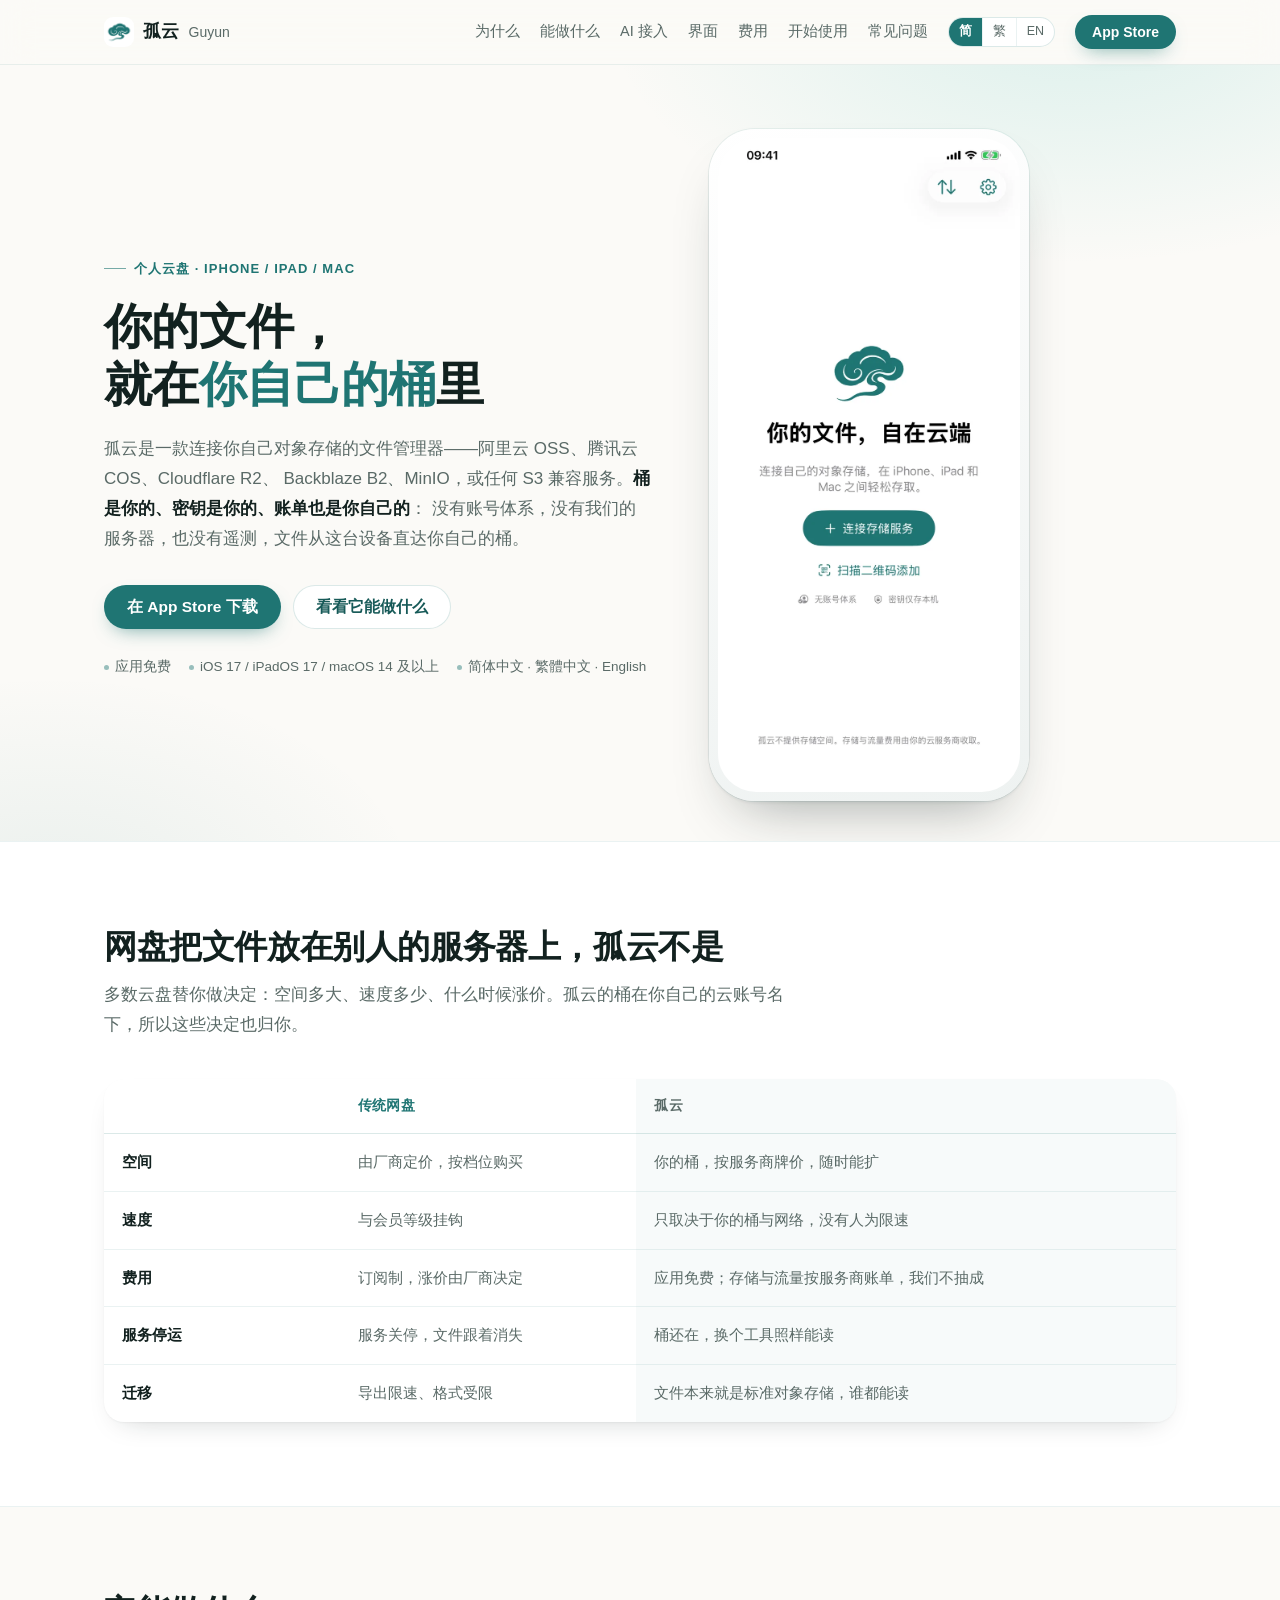
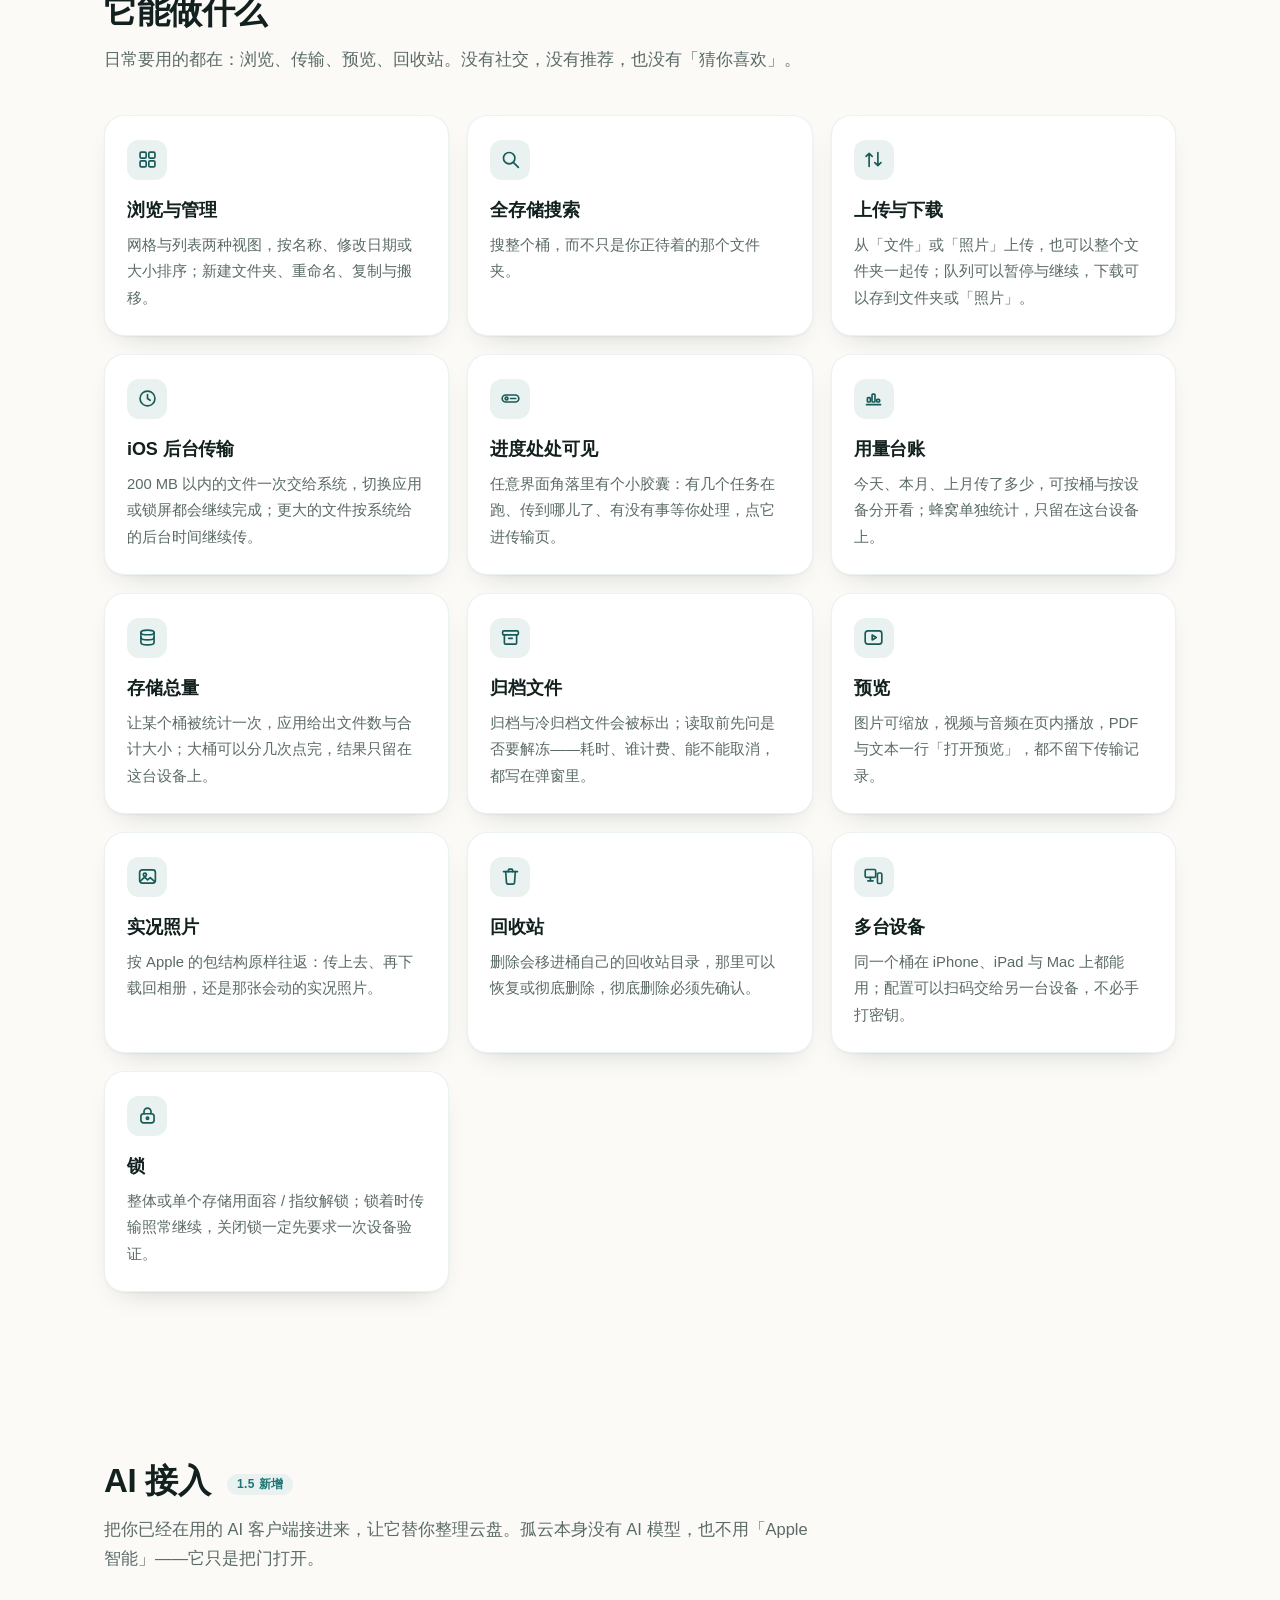
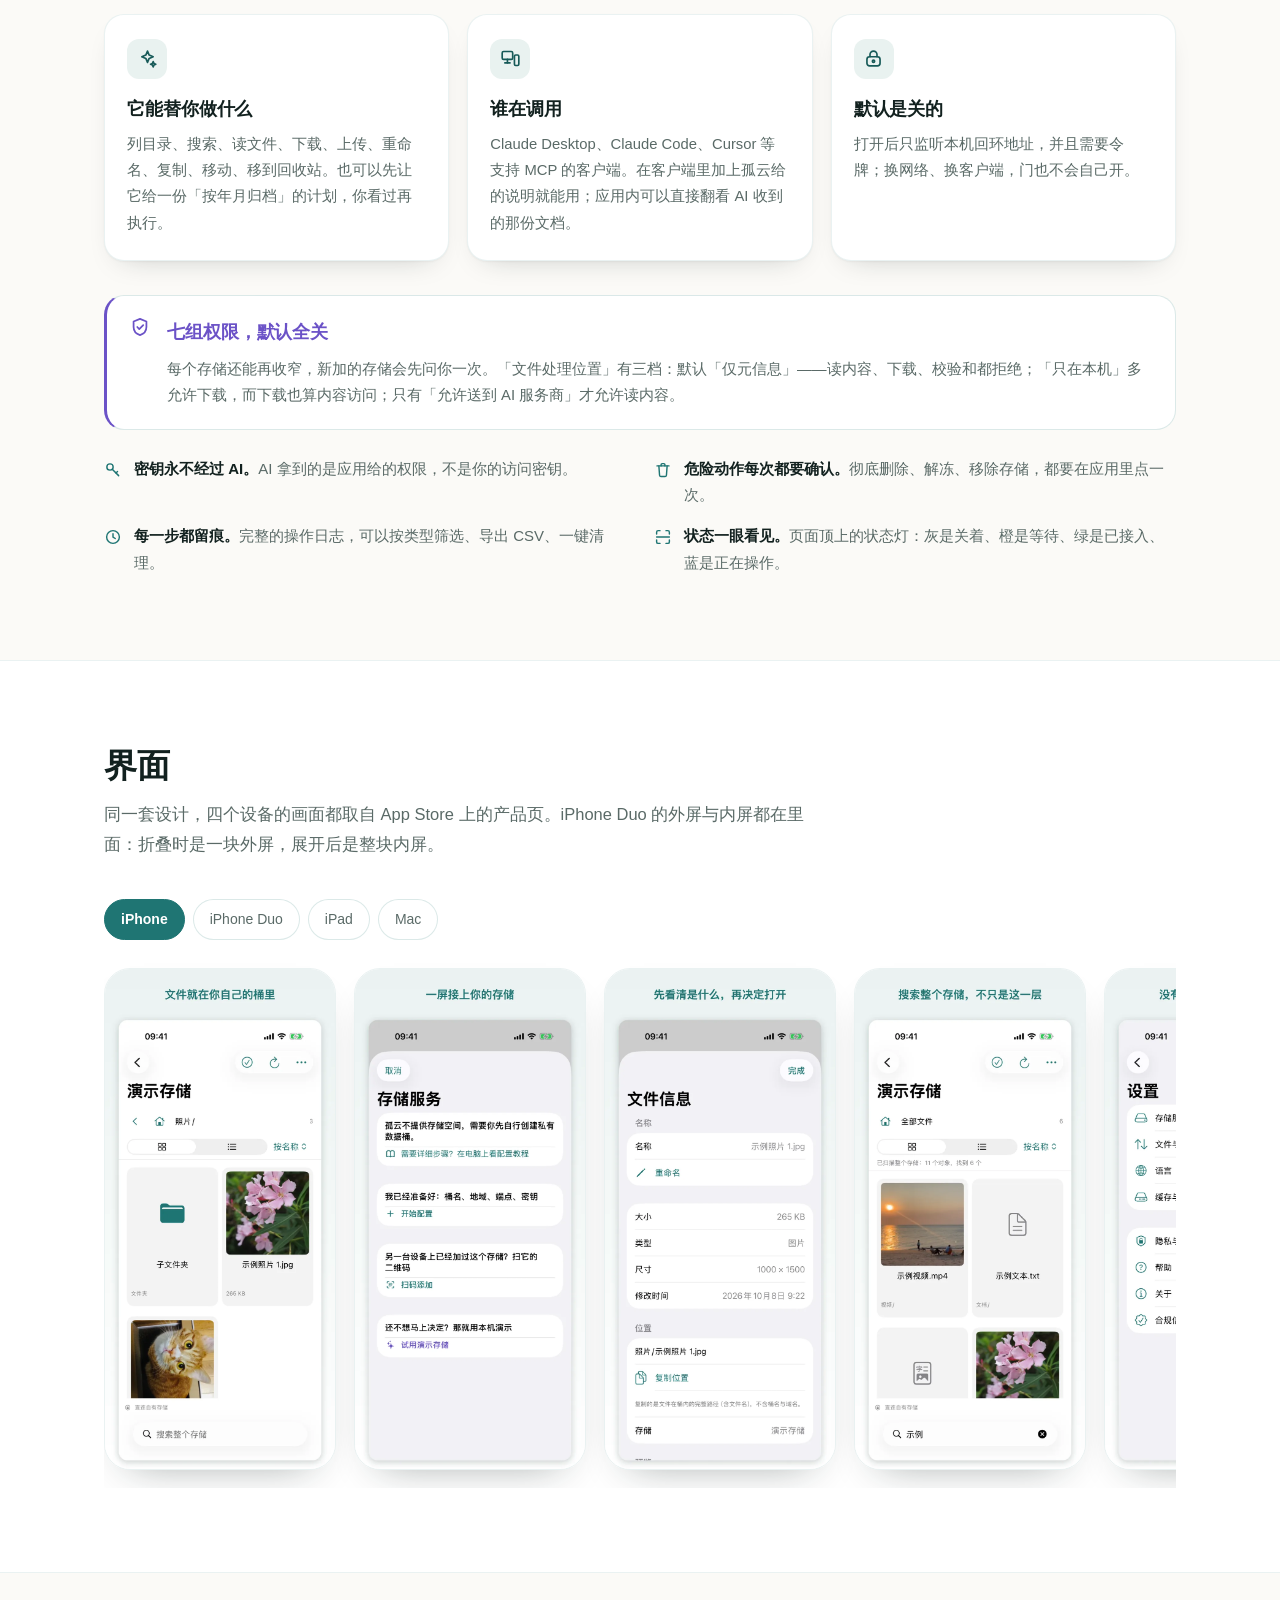
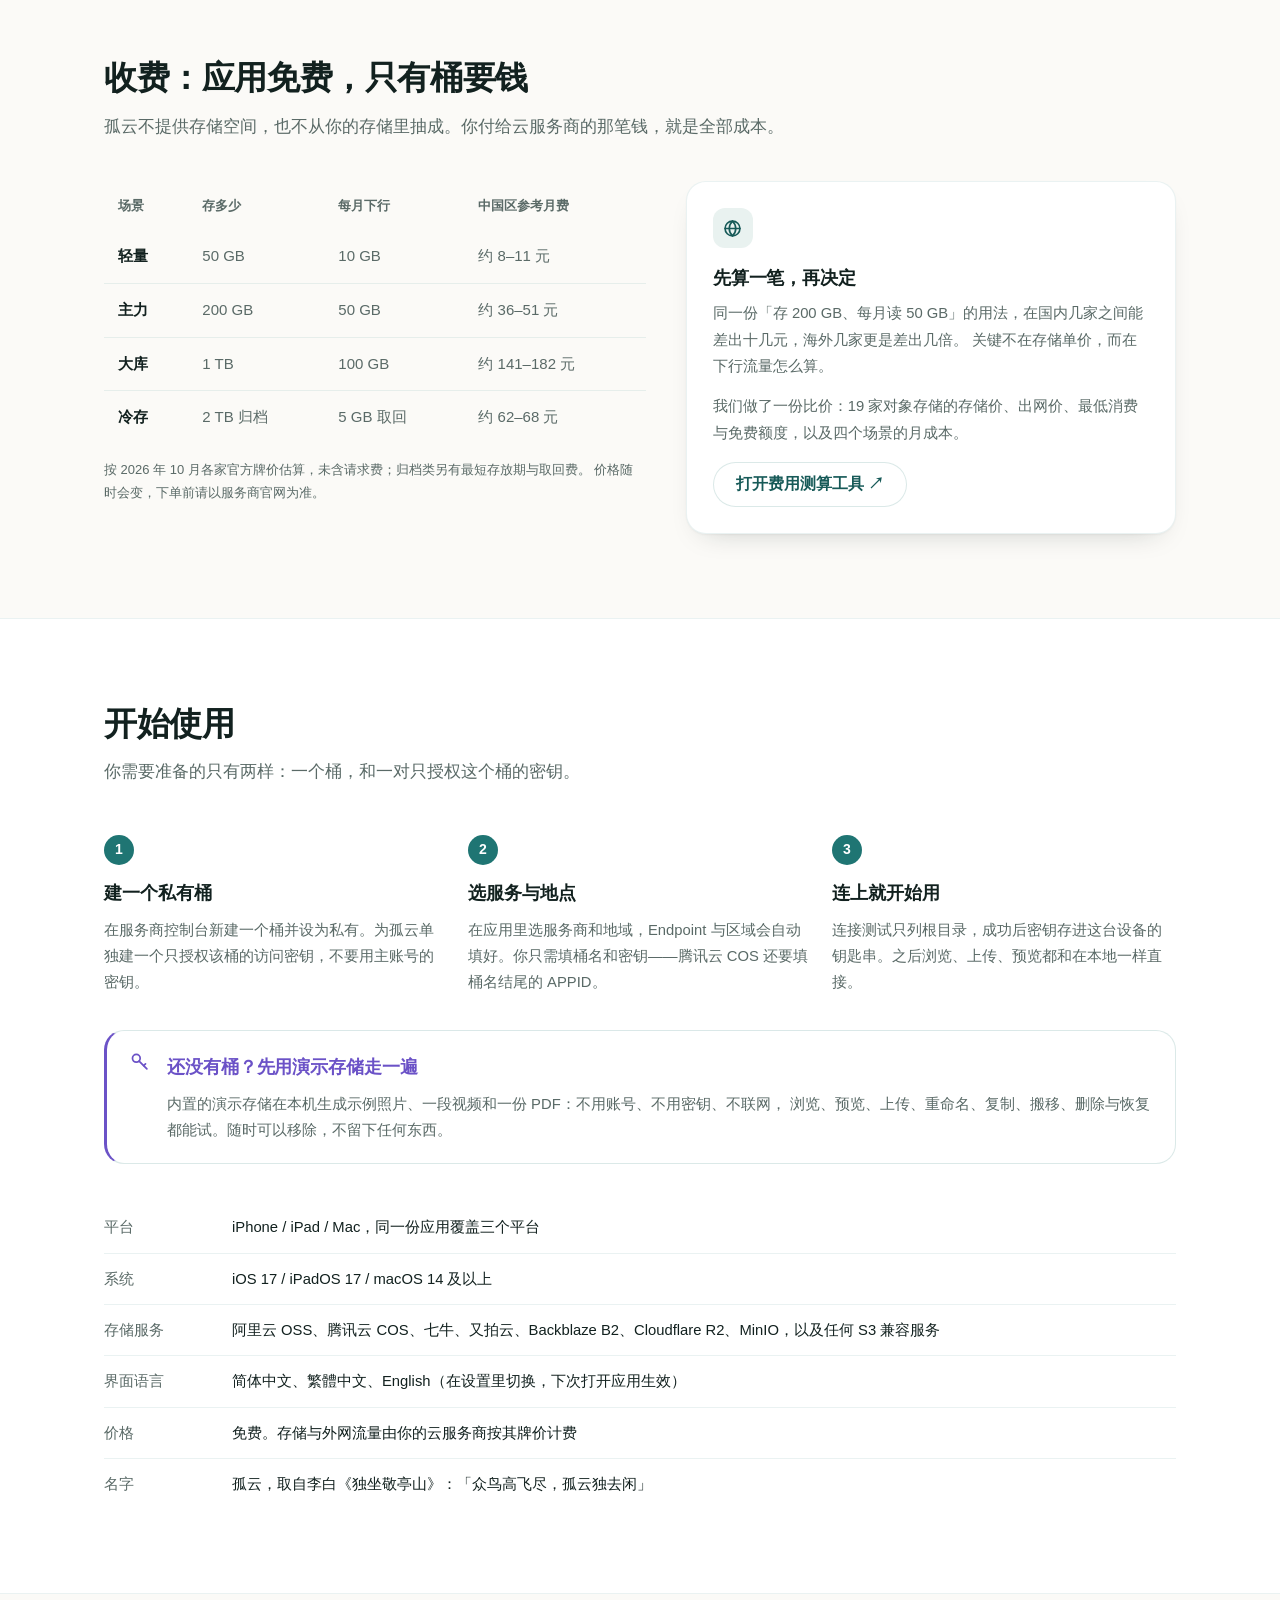
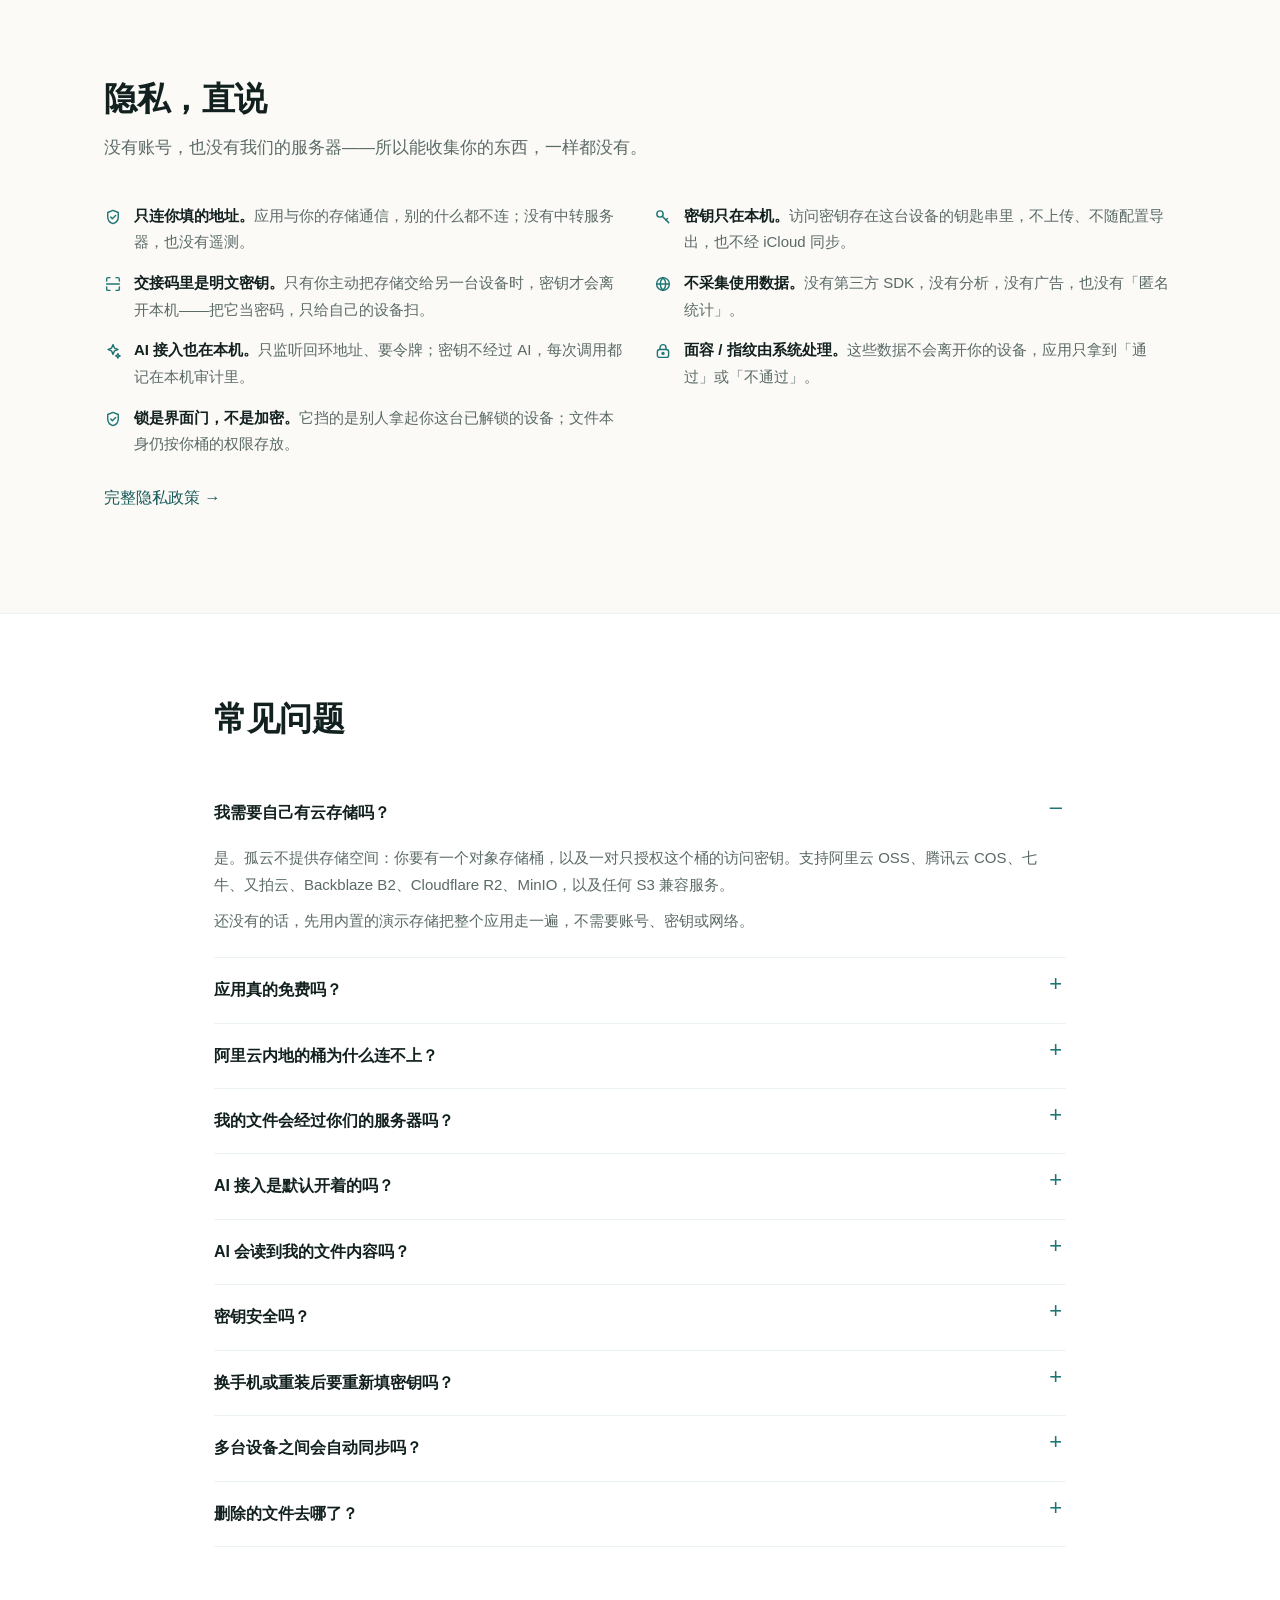
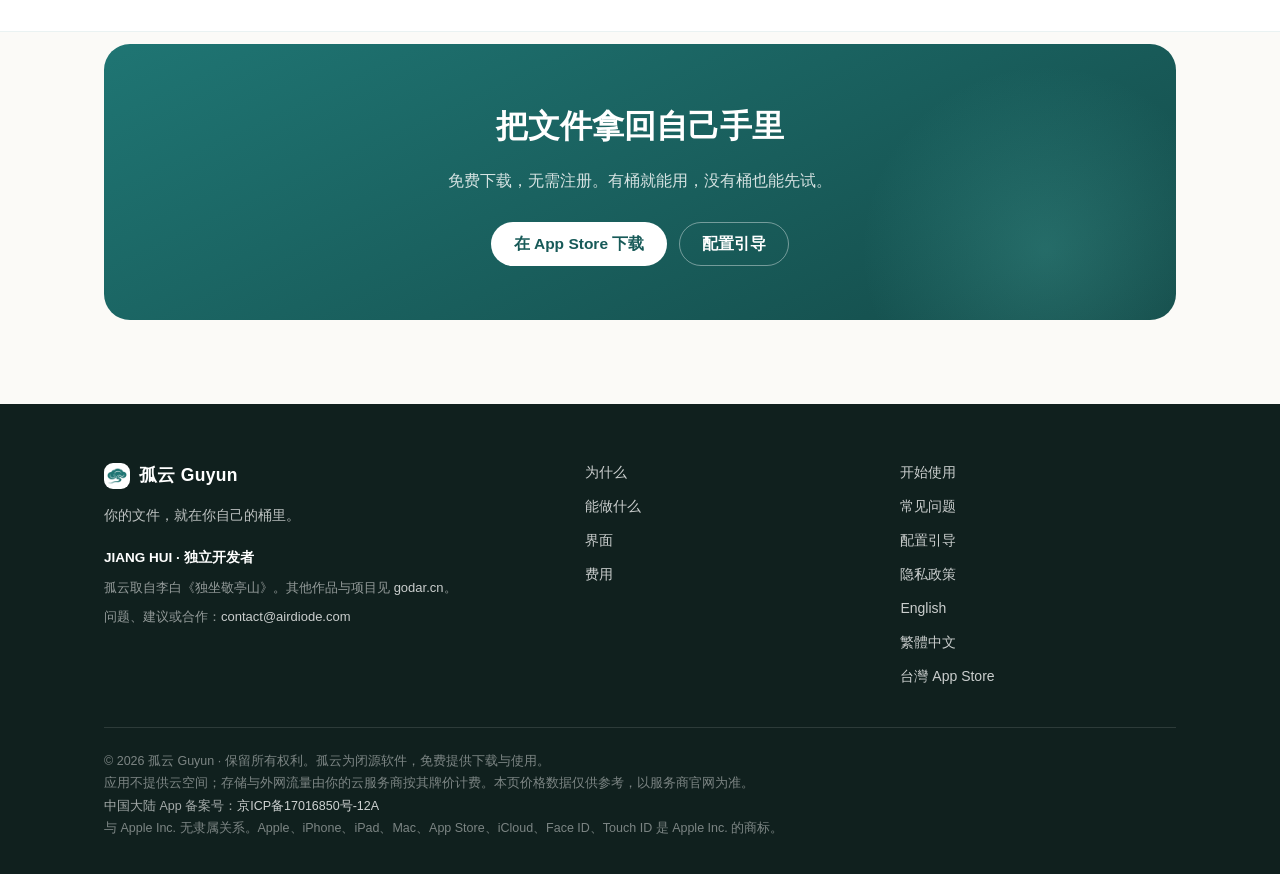
==== commit 3a3e07ca: "site: 同步 1.5.0 新功能（AI 接入、实况照片、预览增强） - 新增「AI 接入」区块：能做什么、谁在调用、默认关闭；七组权限与   「文件处理位置」三档的边界写清楚，外加密钥不经过 AI" ====
--- a/index.html
+++ b/index.html
@@ -37,6 +37,8 @@
   <symbol id="i-scan" viewBox="0 0 24 24" fill="none" stroke="currentColor" stroke-width="1.9" stroke-linecap="round" stroke-linejoin="round"><path d="M3.5 8V5.5c0-1.1.9-2 2-2H8"/><path d="M16 3.5h2.5c1.1 0 2 .9 2 2V8"/><path d="M20.5 16v2.5c0 1.1-.9 2-2 2H16"/><path d="M8 20.5H5.5c-1.1 0-2-.9-2-2V16"/><path d="M3.5 12h17"/></symbol>
   <symbol id="i-shield" viewBox="0 0 24 24" fill="none" stroke="currentColor" stroke-width="1.9" stroke-linecap="round" stroke-linejoin="round"><path d="M12 3.2 5 6v6c0 4.2 2.9 7.5 7 8.8 4.1-1.3 7-4.6 7-8.8V6z"/><path d="m9 12 2.2 2.2L15.5 10"/></symbol>
   <symbol id="i-key" viewBox="0 0 24 24" fill="none" stroke="currentColor" stroke-width="1.9" stroke-linecap="round"><circle cx="8" cy="8" r="4.2"/><path d="m11 11 8.5 8.5"/><path d="m16 16 2-2"/></symbol>
+  <symbol id="i-ai" viewBox="0 0 24 24" fill="none" stroke="currentColor" stroke-width="1.9" stroke-linecap="round" stroke-linejoin="round"><path d="M12 3.5l1.9 4.6 4.6 1.9-4.6 1.9L12 16.5l-1.9-4.6L5.5 10l4.6-1.9z"/><path d="M18.5 15.5l.9 2.1 2.1.9-2.1.9-.9 2.1-.9-2.1-2.1-.9 2.1-.9z"/></symbol>
+  <symbol id="i-photo" viewBox="0 0 24 24" fill="none" stroke="currentColor" stroke-width="1.9" stroke-linecap="round" stroke-linejoin="round"><rect x="3" y="4.5" width="18" height="15" rx="3"/><circle cx="9" cy="10" r="1.8"/><path d="M3.8 17.2l4.9-4.4 3.4 3 3-2.6 4.9 4.4"/></symbol>
   <symbol id="i-globe" viewBox="0 0 24 24" fill="none" stroke="currentColor" stroke-width="1.9" stroke-linecap="round"><circle cx="12" cy="12" r="8.5"/><path d="M3.5 12h17"/><path d="M12 3.5c2.4 2.3 3.7 5.3 3.7 8.5s-1.3 6.2-3.7 8.5c-2.4-2.3-3.7-5.3-3.7-8.5S9.6 5.8 12 3.5z"/></symbol>
 </svg>
 
@@ -51,6 +53,7 @@
     <nav>
       <a href="#why">为什么</a>
       <a href="#features">能做什么</a>
+      <a href="#ai">AI 接入</a>
       <a href="#shots">界面</a>
       <a href="#cost">费用</a>
       <a href="#start">开始使用</a>
@@ -167,7 +170,12 @@
       <div class="card">
         <span class="ico"><svg><use href="#i-play"/></svg></span>
         <h3>预览</h3>
-        <p>图片可缩放，视频边下边播，PDF 与文本直接打开，不留下传输记录。</p>
+        <p>图片可缩放，视频与音频在页内播放，PDF 与文本一行「打开预览」，都不留下传输记录。</p>
+      </div>
+      <div class="card">
+        <span class="ico"><svg><use href="#i-photo"/></svg></span>
+        <h3>实况照片</h3>
+        <p>按 Apple 的包结构原样往返：传上去、再下载回相册，还是那张会动的实况照片。</p>
       </div>
       <div class="card">
         <span class="ico"><svg><use href="#i-trash"/></svg></span>
@@ -185,6 +193,48 @@
         <p>整体或单个存储用面容 / 指纹解锁；锁着时传输照常继续，关闭锁一定先要求一次设备验证。</p>
       </div>
     </div>
+  </div>
+</section>
+
+<section id="ai" class="section">
+  <div class="wrap">
+    <div class="section-head">
+      <h2>AI 接入 <span class="badge">1.5 新增</span></h2>
+      <p>把你已经在用的 AI 客户端接进来，让它替你整理云盘。孤云本身没有 AI 模型，也不用「Apple 智能」——它只是把门打开。</p>
+    </div>
+
+    <div class="cards">
+      <div class="card">
+        <span class="ico"><svg><use href="#i-ai"/></svg></span>
+        <h3>它能替你做什么</h3>
+        <p>列目录、搜索、读文件、下载、上传、重命名、复制、移动、移到回收站。也可以先让它给一份「按年月归档」的计划，你看过再执行。</p>
+      </div>
+      <div class="card">
+        <span class="ico"><svg><use href="#i-devices"/></svg></span>
+        <h3>谁在调用</h3>
+        <p>Claude Desktop、Claude Code、Cursor 等支持 MCP 的客户端。在客户端里加上孤云给的说明就能用；应用内可以直接翻看 AI 收到的那份文档。</p>
+      </div>
+      <div class="card">
+        <span class="ico"><svg><use href="#i-lock"/></svg></span>
+        <h3>默认是关的</h3>
+        <p>打开后只监听本机回环地址，并且需要令牌；换网络、换客户端，门也不会自己开。</p>
+      </div>
+    </div>
+
+    <div class="callout">
+      <span class="ico"><svg width="22" height="22"><use href="#i-shield"/></svg></span>
+      <div>
+        <h3>七组权限，默认全关</h3>
+        <p>每个存储还能再收窄，新加的存储会先问你一次。「文件处理位置」有三档：默认「仅元信息」——读内容、下载、校验和都拒绝；「只在本机」多允许下载，而下载也算内容访问；只有「允许送到 AI 服务商」才允许读内容。</p>
+      </div>
+    </div>
+
+    <ul class="privacy-list" style="margin-top:26px">
+      <li><svg><use href="#i-key"/></svg><span><b>密钥永不经过 AI。</b>AI 拿到的是应用给的权限，不是你的访问密钥。</span></li>
+      <li><svg><use href="#i-trash"/></svg><span><b>危险动作每次都要确认。</b>彻底删除、解冻、移除存储，都要在应用里点一次。</span></li>
+      <li><svg><use href="#i-clock"/></svg><span><b>每一步都留痕。</b>完整的操作日志，可以按类型筛选、导出 CSV、一键清理。</span></li>
+      <li><svg><use href="#i-scan"/></svg><span><b>状态一眼看见。</b>页面顶上的状态灯：灰是关着、橙是等待、绿是已接入、蓝是正在操作。</span></li>
+    </ul>
   </div>
 </section>
 
@@ -332,6 +382,7 @@
       <li><svg><use href="#i-key"/></svg><span><b>密钥只在本机。</b>访问密钥存在这台设备的钥匙串里，不上传、不随配置导出，也不经 iCloud 同步。</span></li>
       <li><svg><use href="#i-scan"/></svg><span><b>交接码里是明文密钥。</b>只有你主动把存储交给另一台设备时，密钥才会离开本机——把它当密码，只给自己的设备扫。</span></li>
       <li><svg><use href="#i-globe"/></svg><span><b>不采集使用数据。</b>没有第三方 SDK，没有分析，没有广告，也没有「匿名统计」。</span></li>
+      <li><svg><use href="#i-ai"/></svg><span><b>AI 接入也在本机。</b>只监听回环地址、要令牌；密钥不经过 AI，每次调用都记在本机审计里。</span></li>
       <li><svg><use href="#i-lock"/></svg><span><b>面容 / 指纹由系统处理。</b>这些数据不会离开你的设备，应用只拿到「通过」或「不通过」。</span></li>
       <li><svg><use href="#i-shield"/></svg><span><b>锁是界面门，不是加密。</b>它挡的是别人拿起你这台已解锁的设备；文件本身仍按你桶的权限存放。</span></li>
     </ul>
@@ -372,6 +423,22 @@
       <summary>我的文件会经过你们的服务器吗？</summary>
       <div class="body">
         <p>不会。没有账号体系，也没有我们的服务器：应用只与你填写的存储地址通信，文件从这台设备直达你自己的桶。</p>
+      </div>
+    </details>
+
+    <details>
+      <summary>AI 接入是默认开着的吗？</summary>
+      <div class="body">
+        <p>不是，默认关闭。打开后，应用只监听本机回环地址，并且需要令牌；七组权限默认全关，每个存储还能再收窄，新加的存储会先问你一次。</p>
+        <p>它不会自己去找 AI：你要在 Claude Desktop、Claude Code、Cursor 这类客户端里，把孤云给的说明加进去，才算接上。</p>
+      </div>
+    </details>
+
+    <details>
+      <summary>AI 会读到我的文件内容吗？</summary>
+      <div class="body">
+        <p>取决于「文件处理位置」这一档。默认是「仅元信息」：读内容、下载、校验和都拒绝，AI 只能看到目录与文件名这类信息。</p>
+        <p>选「只在本机」会多允许下载——而下载也算一次内容访问；只有选「允许送到 AI 服务商」，文件内容才会离开这台设备。密钥任何时候都不经过 AI。</p>
       </div>
     </details>
 
--- a/styles.css
+++ b/styles.css
@@ -287,6 +287,16 @@
 
 .note {
   font-size: 13px; color: var(--muted); margin-top: 14px;
+}
+
+/* ---------- badge ---------- */
+
+.badge {
+  display: inline-block; vertical-align: 0.35em;
+  margin-left: 8px; padding: 3px 10px;
+  font-size: 12px; font-weight: 600; letter-spacing: .4px;
+  color: var(--teal); background: var(--teal-soft);
+  border-radius: 999px; white-space: nowrap;
 }
 
 /* ---------- steps ---------- */
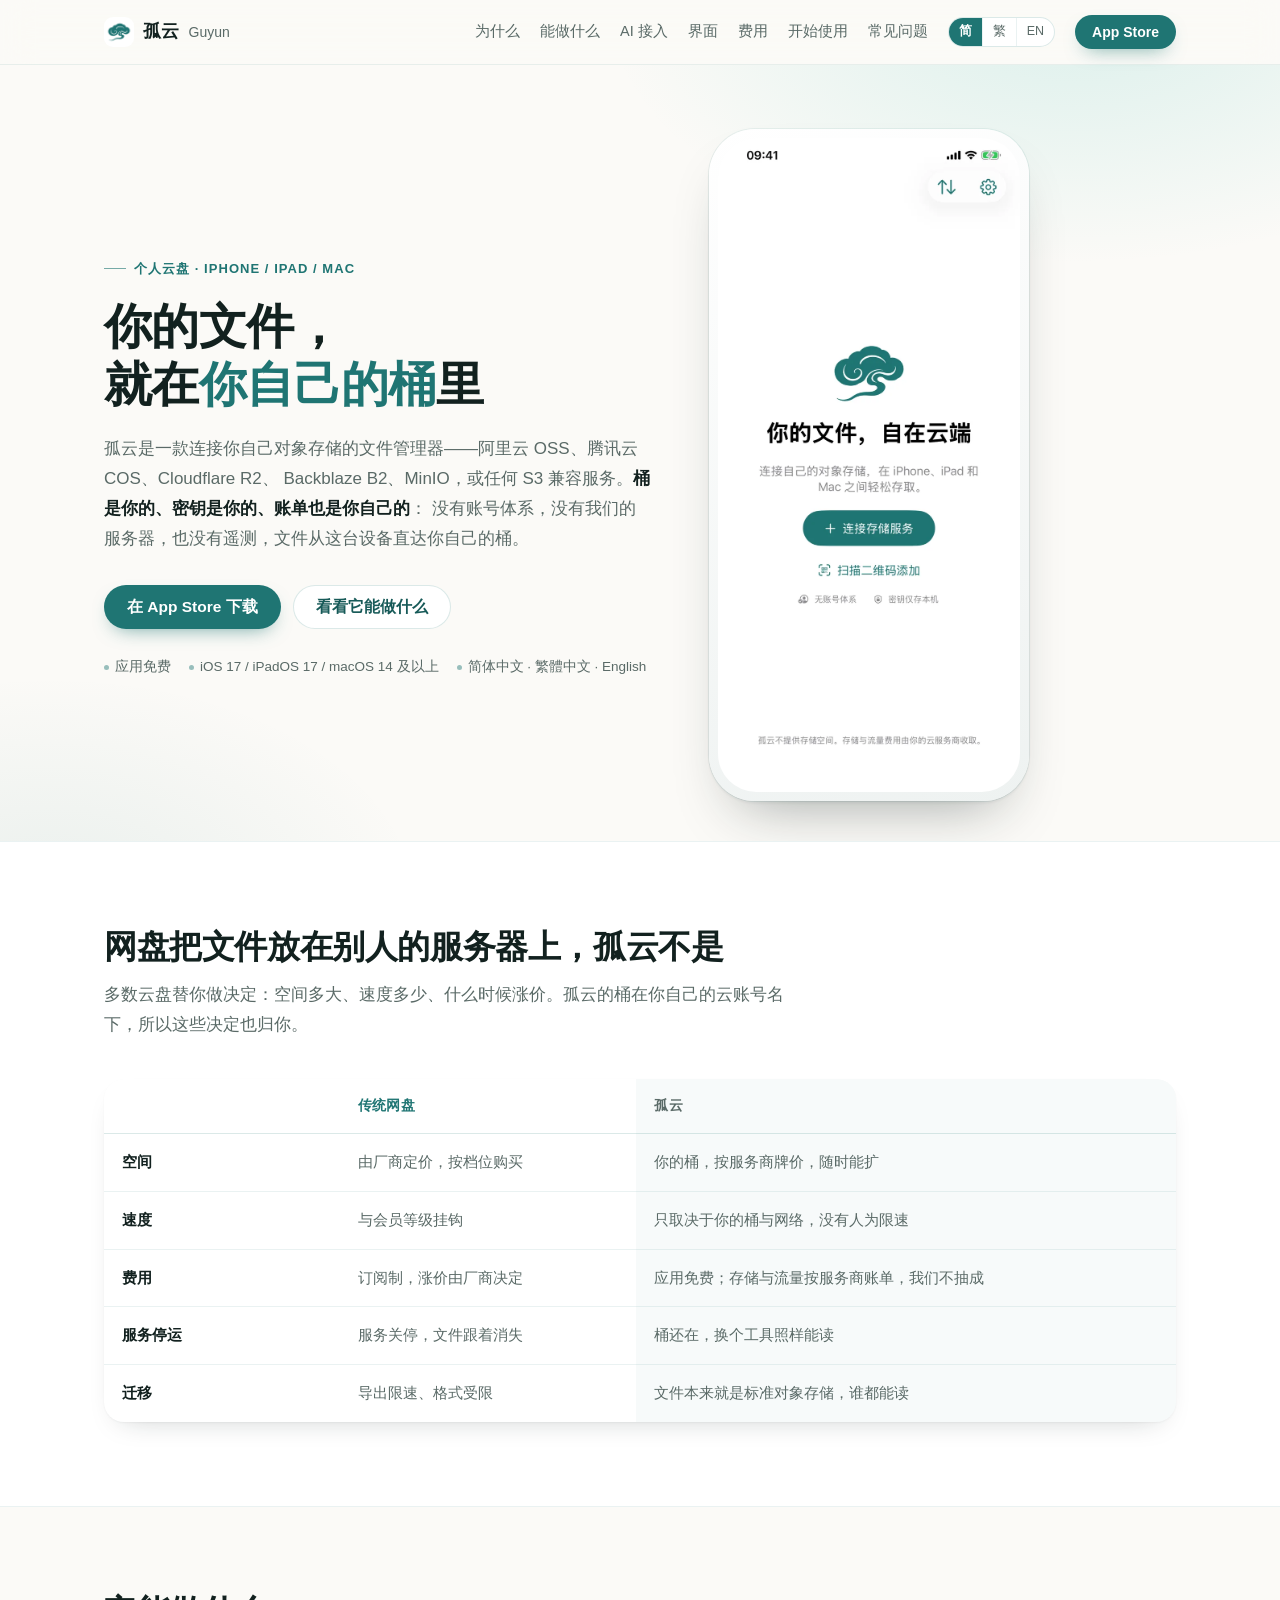
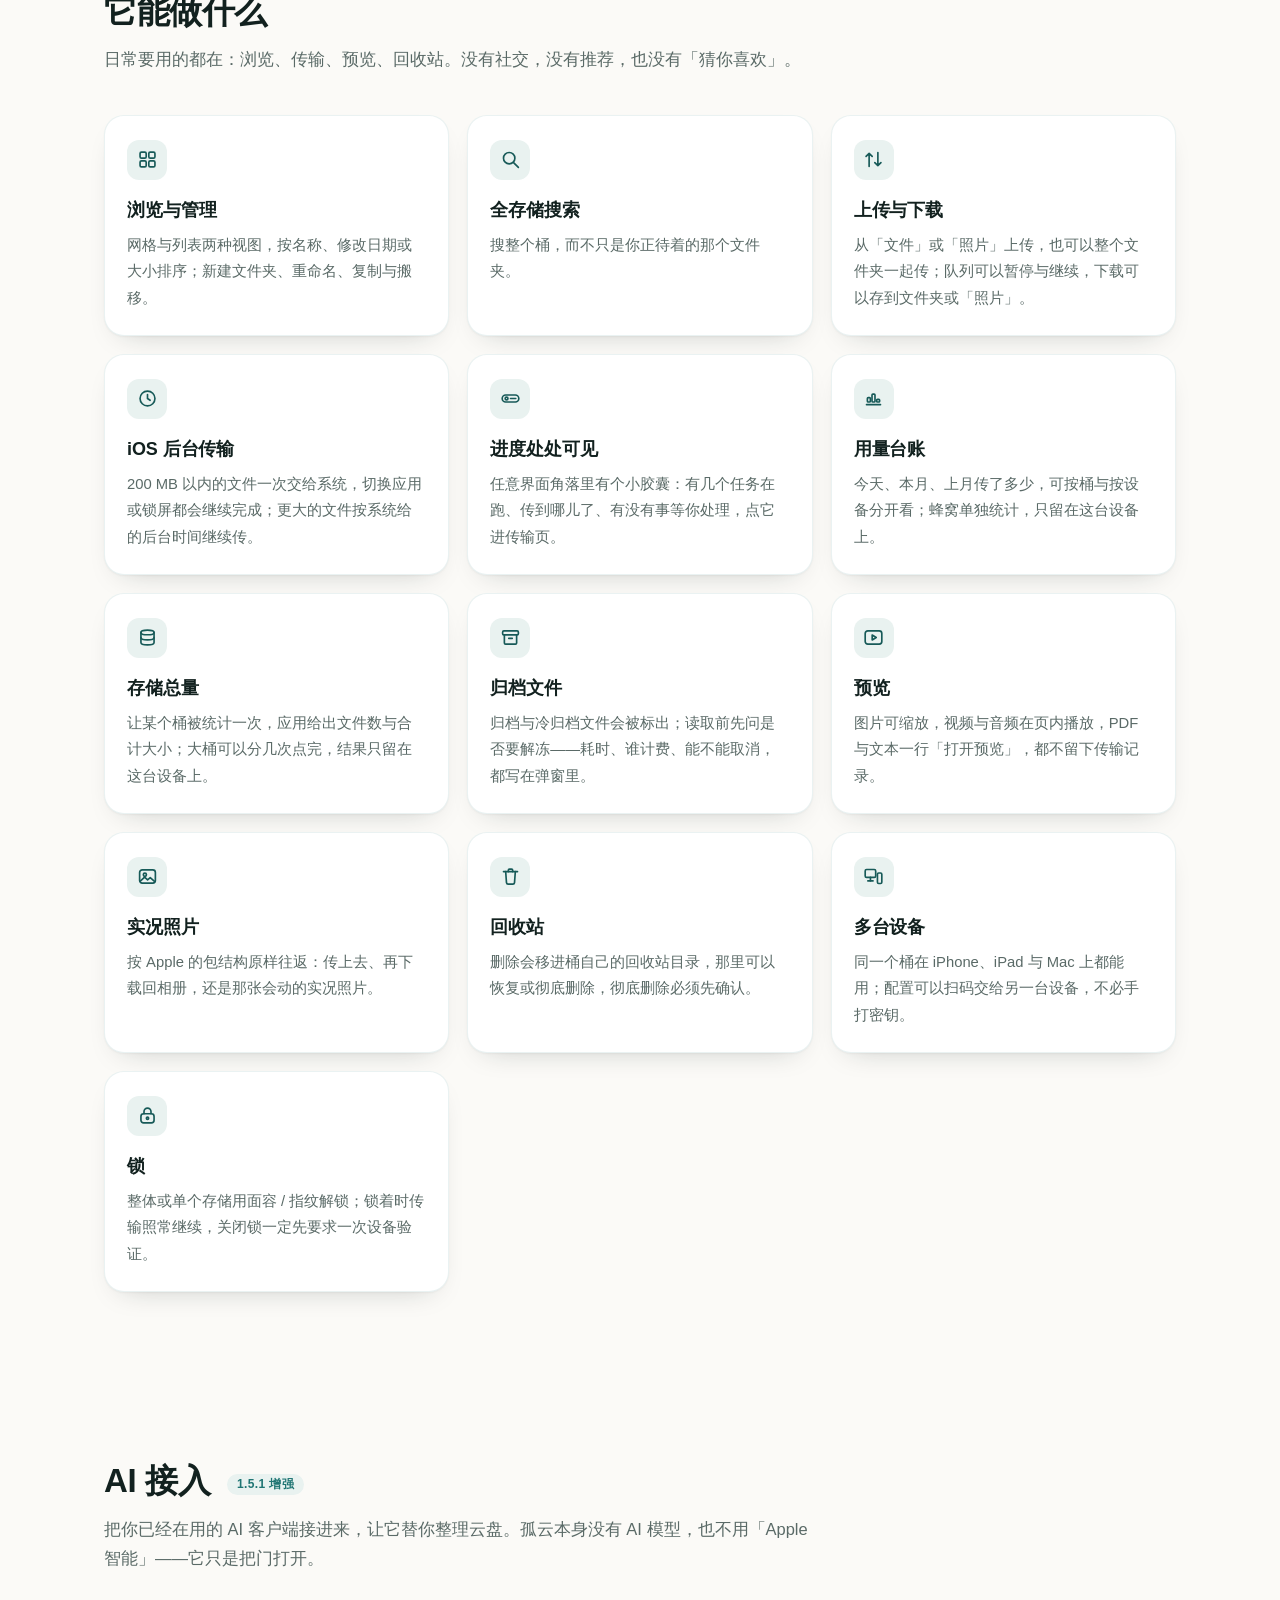
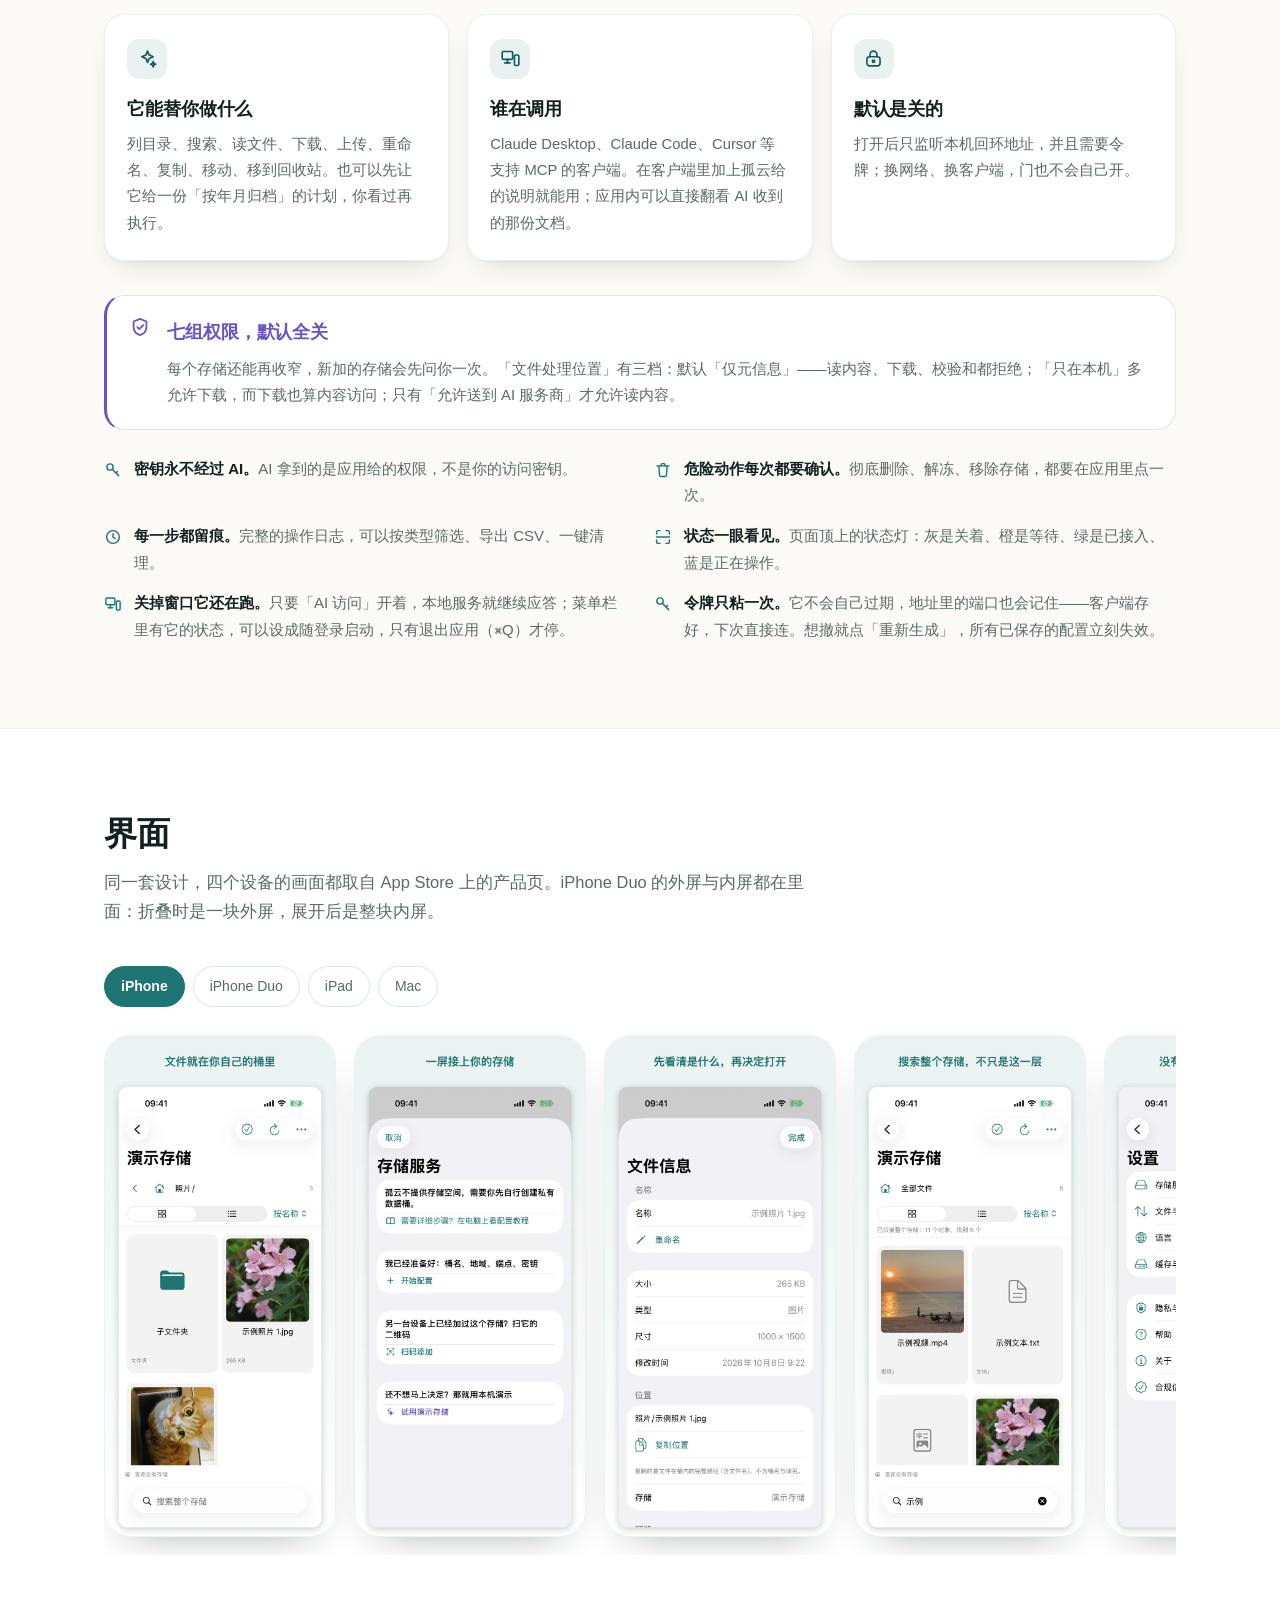
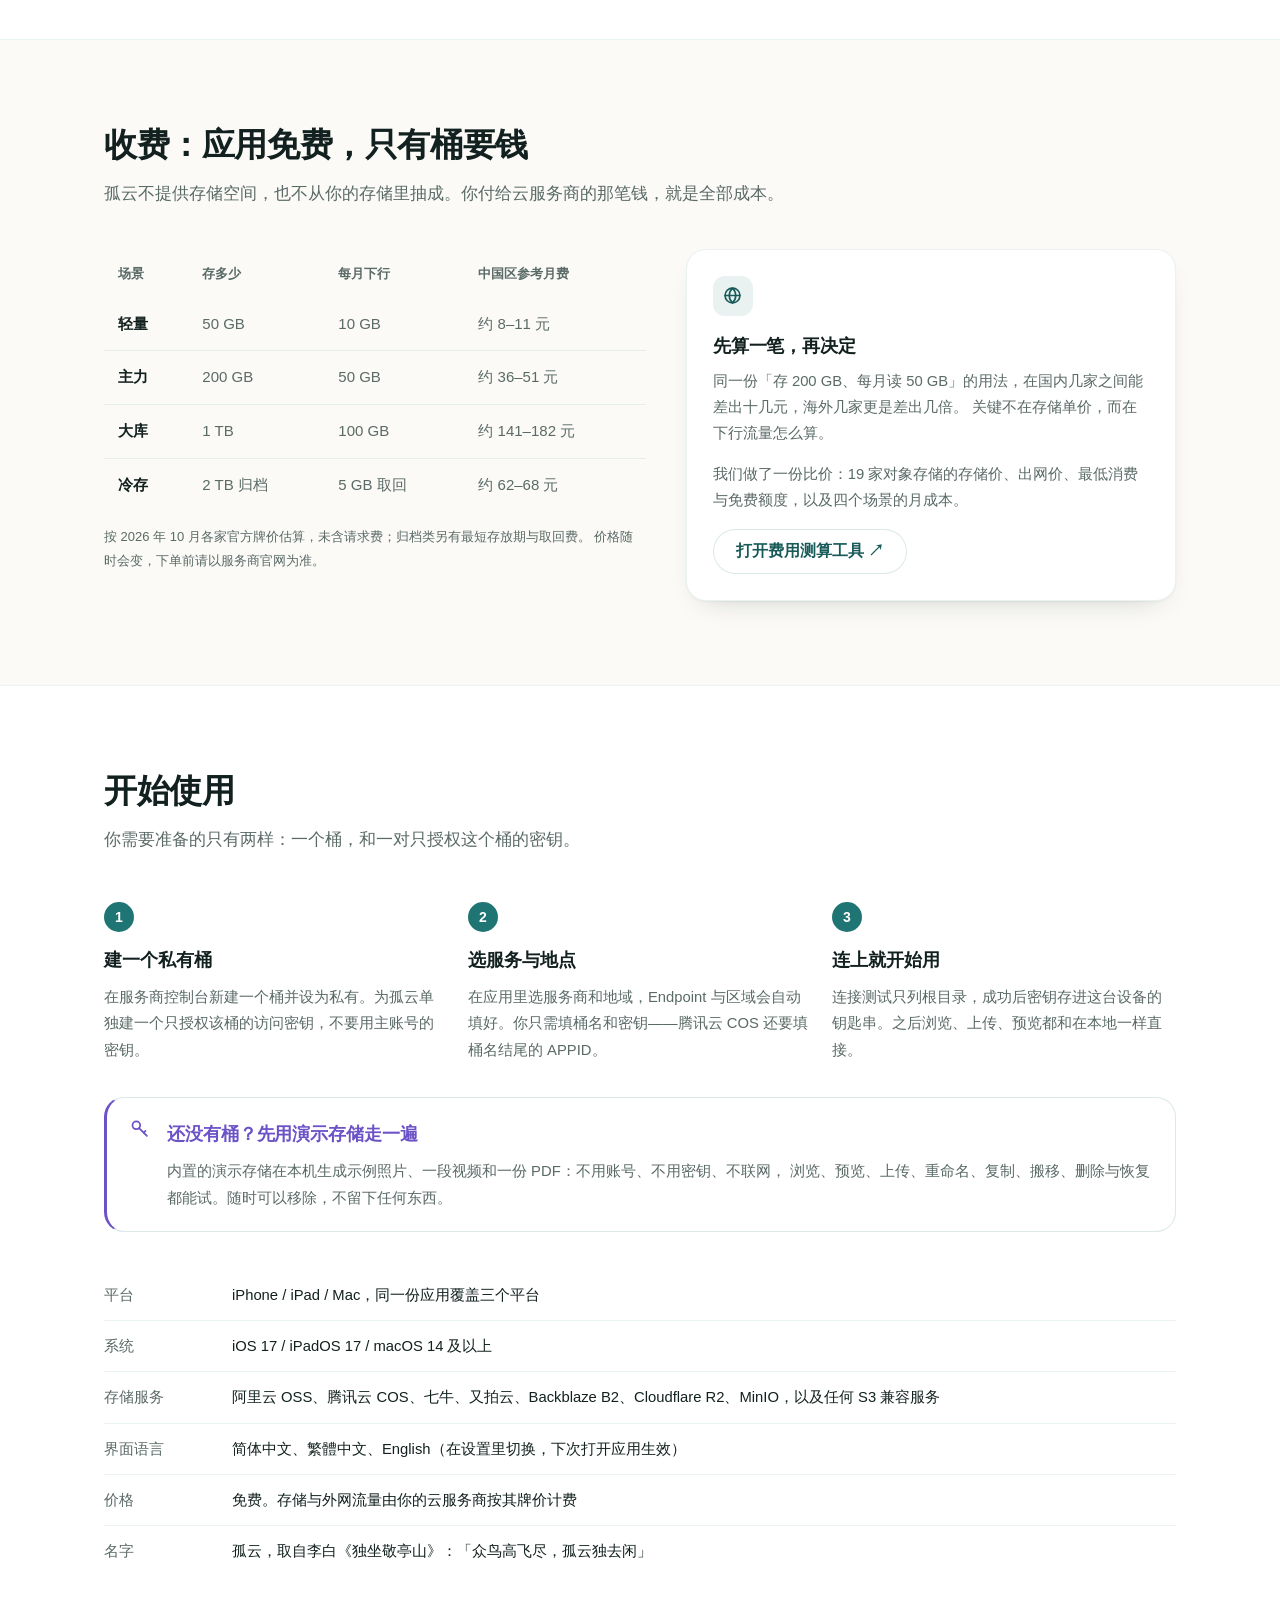
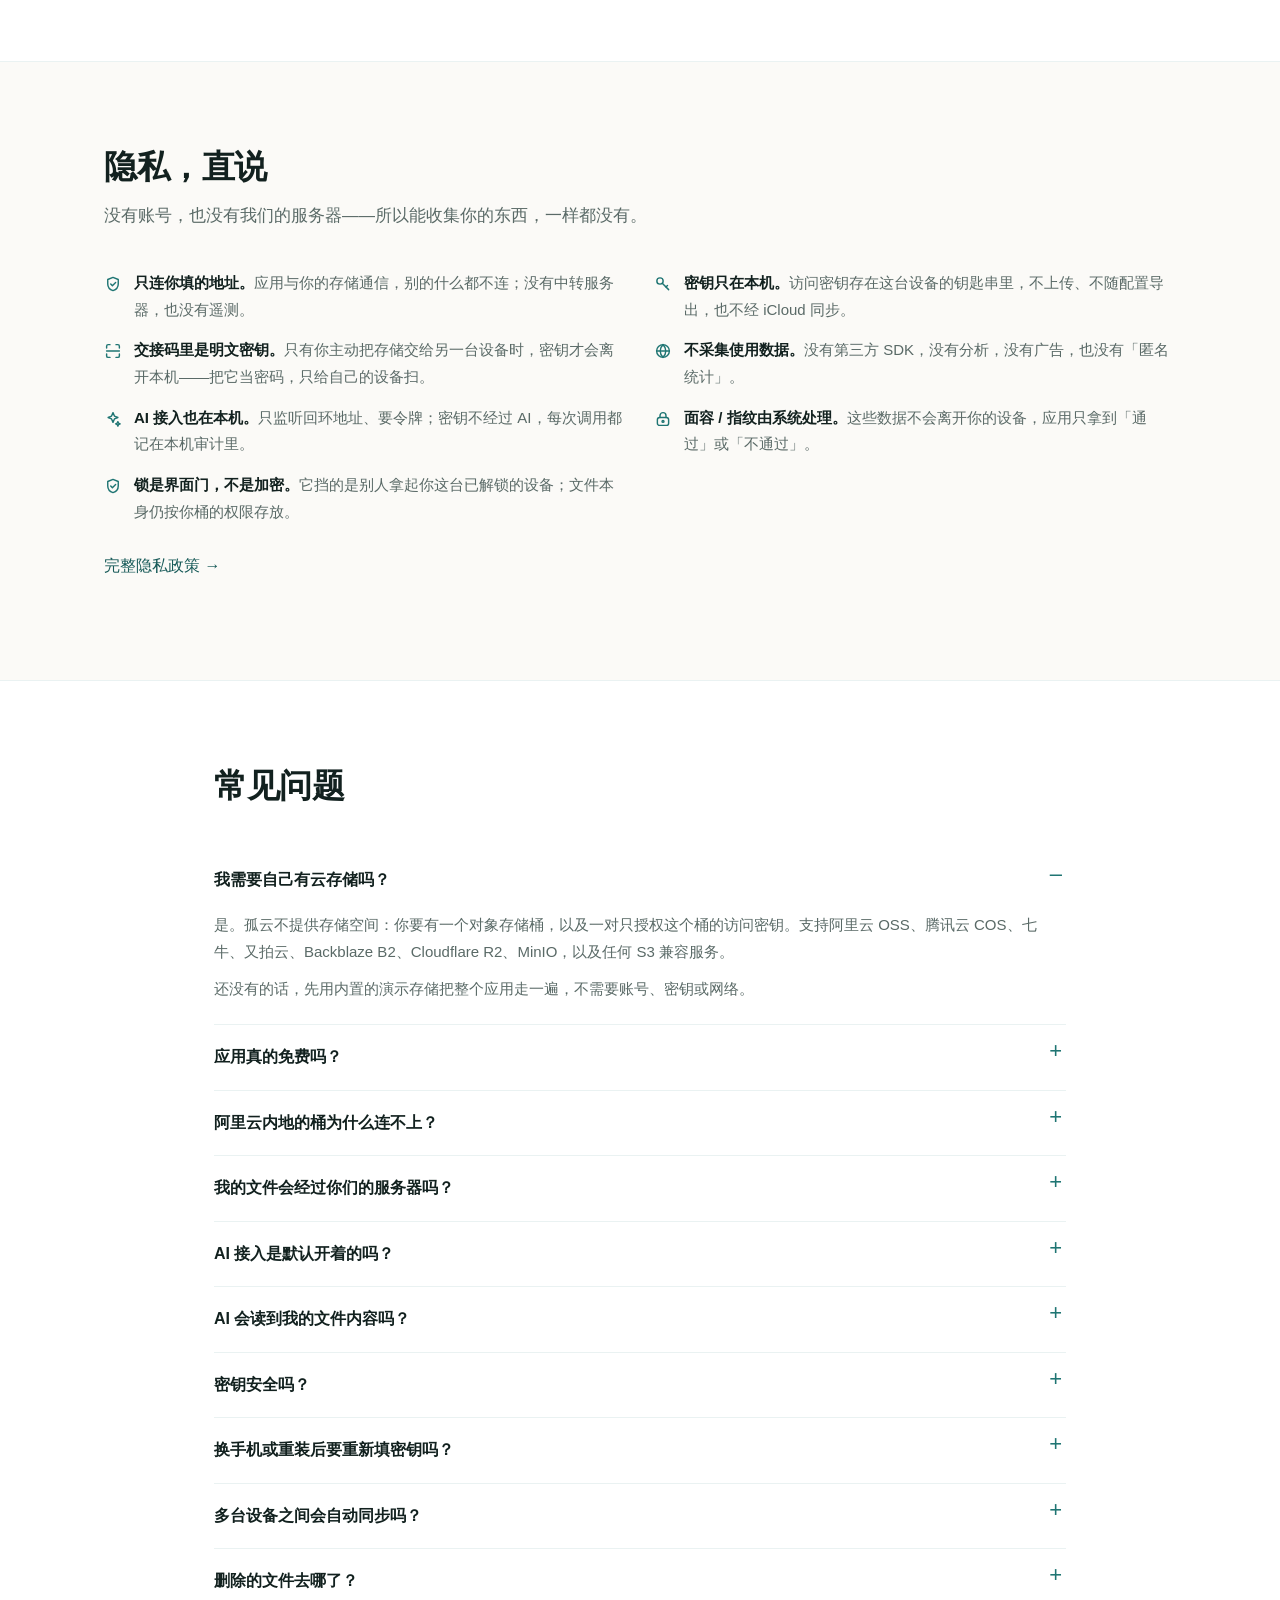
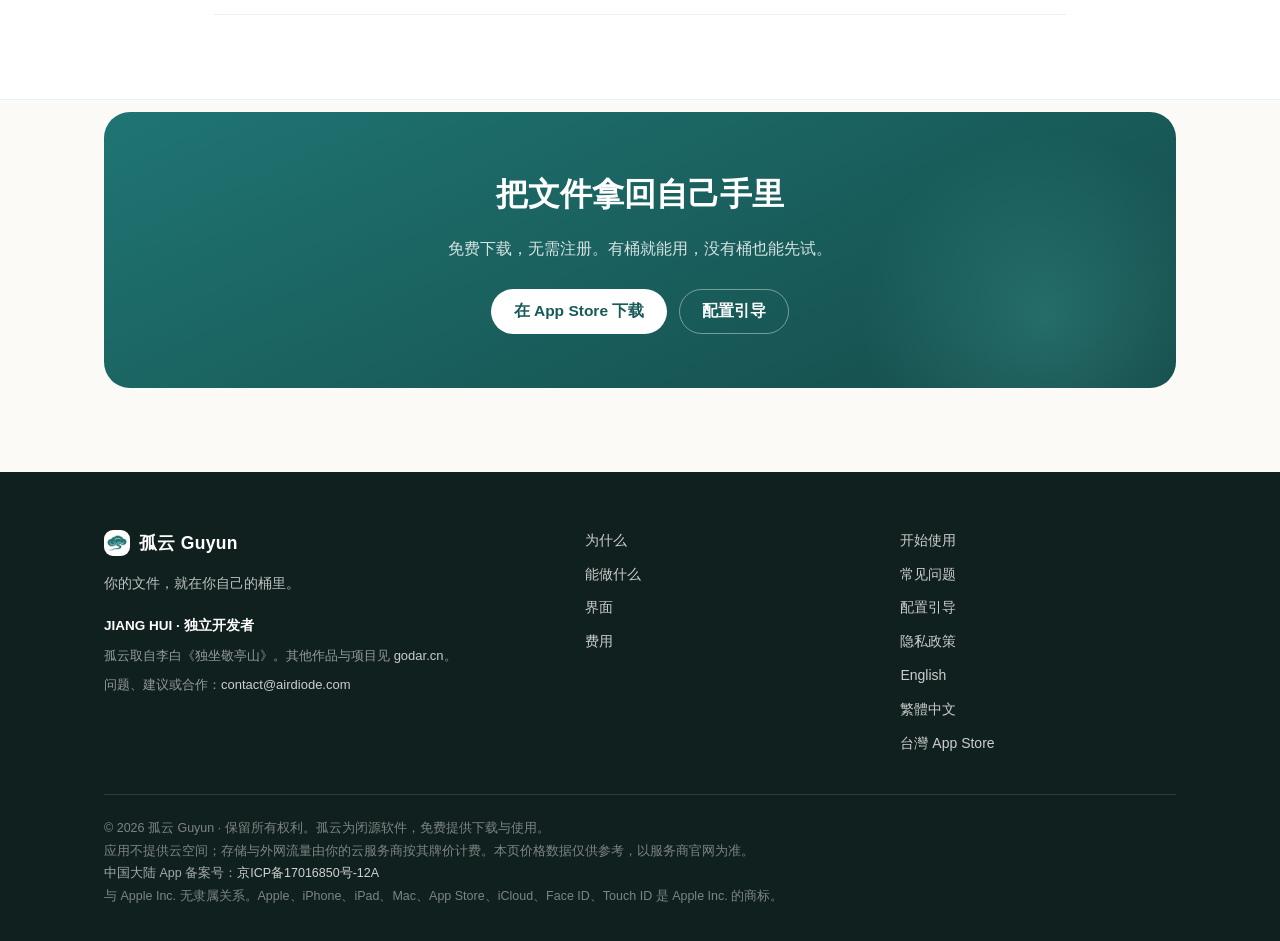
==== commit f97be710: "site: 把 1.5.1 的两件事补进「AI 接入」一节（三语） 1.5 那一节是 2026-11-15 加的（3a3e07c），1.5.1 之后多了两件用户能感知的事， 原作里没有：  - **关" ====
--- a/index.html
+++ b/index.html
@@ -199,7 +199,7 @@
 <section id="ai" class="section">
   <div class="wrap">
     <div class="section-head">
-      <h2>AI 接入 <span class="badge">1.5 新增</span></h2>
+      <h2>AI 接入 <span class="badge">1.5.1 增强</span></h2>
       <p>把你已经在用的 AI 客户端接进来，让它替你整理云盘。孤云本身没有 AI 模型，也不用「Apple 智能」——它只是把门打开。</p>
     </div>
 
@@ -234,6 +234,8 @@
       <li><svg><use href="#i-trash"/></svg><span><b>危险动作每次都要确认。</b>彻底删除、解冻、移除存储，都要在应用里点一次。</span></li>
       <li><svg><use href="#i-clock"/></svg><span><b>每一步都留痕。</b>完整的操作日志，可以按类型筛选、导出 CSV、一键清理。</span></li>
       <li><svg><use href="#i-scan"/></svg><span><b>状态一眼看见。</b>页面顶上的状态灯：灰是关着、橙是等待、绿是已接入、蓝是正在操作。</span></li>
+      <li><svg><use href="#i-devices"/></svg><span><b>关掉窗口它还在跑。</b>只要「AI 访问」开着，本地服务就继续应答；菜单栏里有它的状态，可以设成随登录启动，只有退出应用（⌘Q）才停。</span></li>
+      <li><svg><use href="#i-key"/></svg><span><b>令牌只粘一次。</b>它不会自己过期，地址里的端口也会记住——客户端存好，下次直接连。想撤就点「重新生成」，所有已保存的配置立刻失效。</span></li>
     </ul>
   </div>
 </section>
